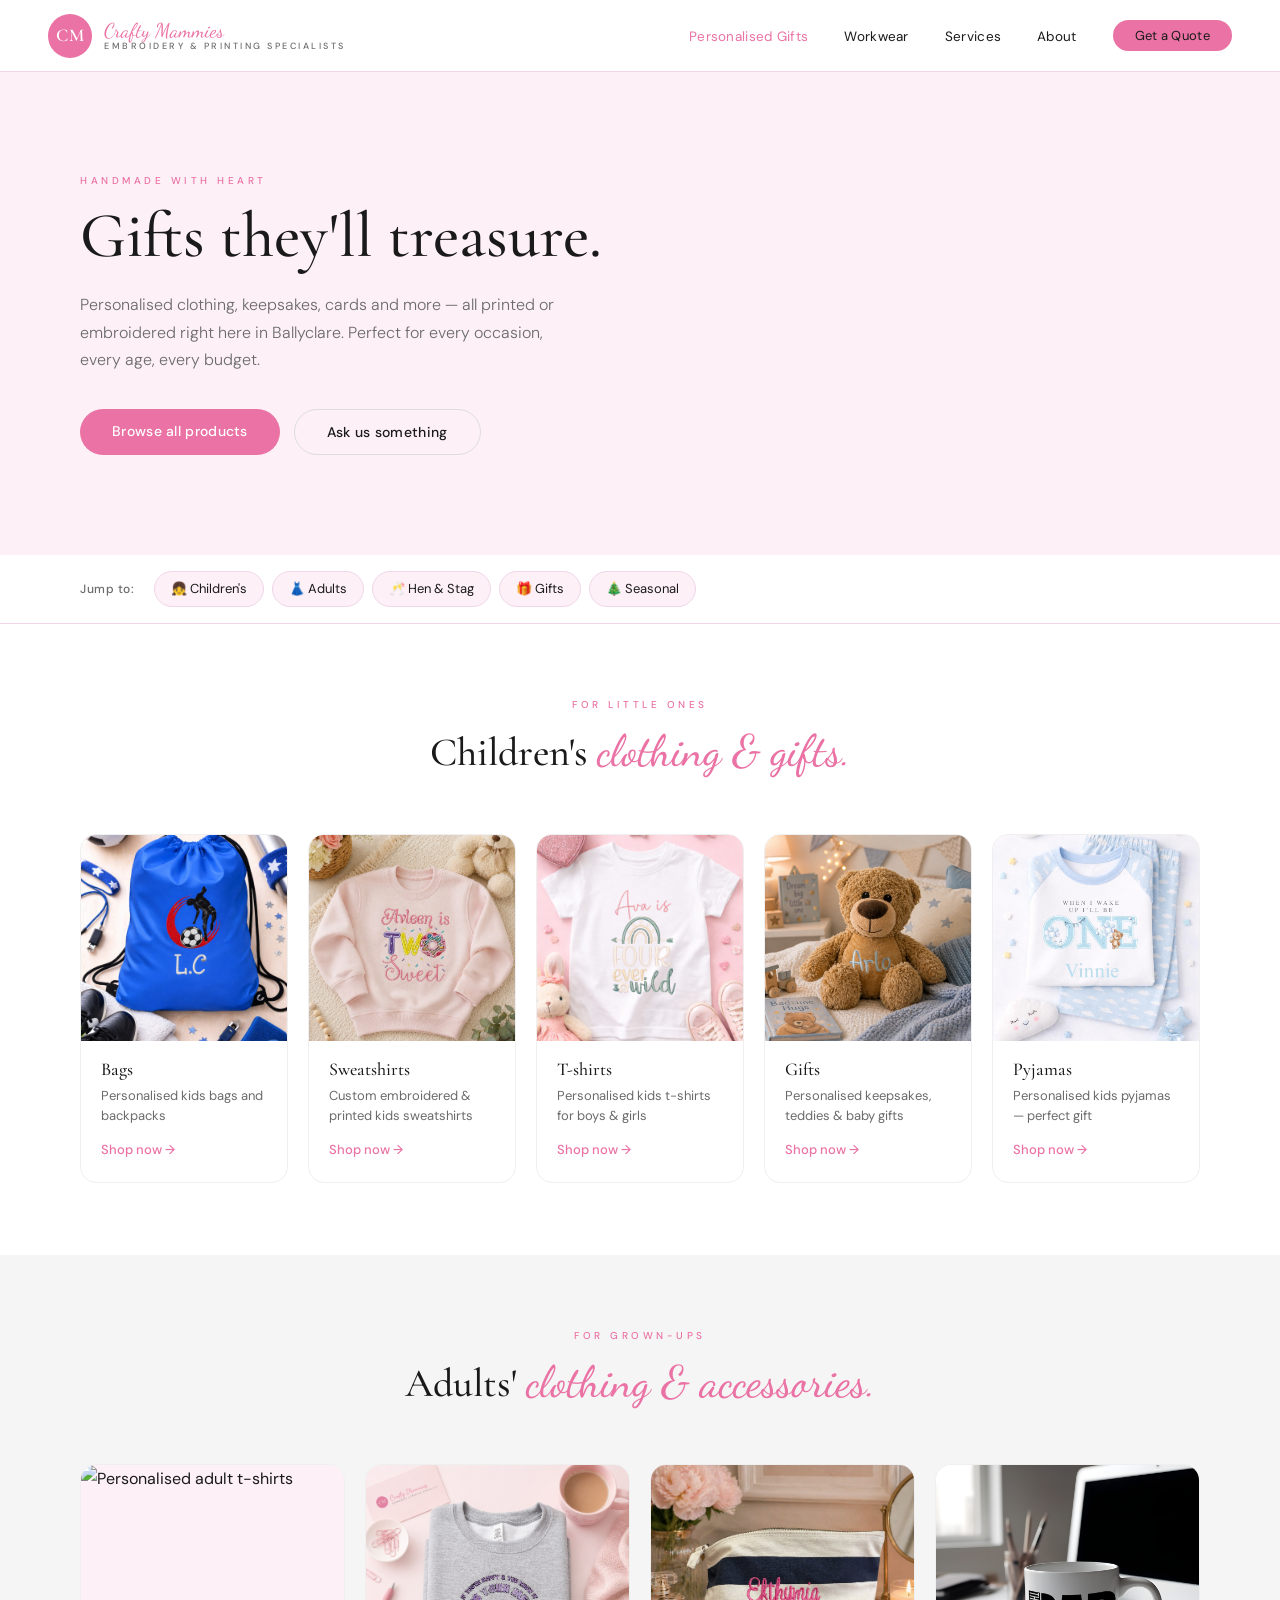
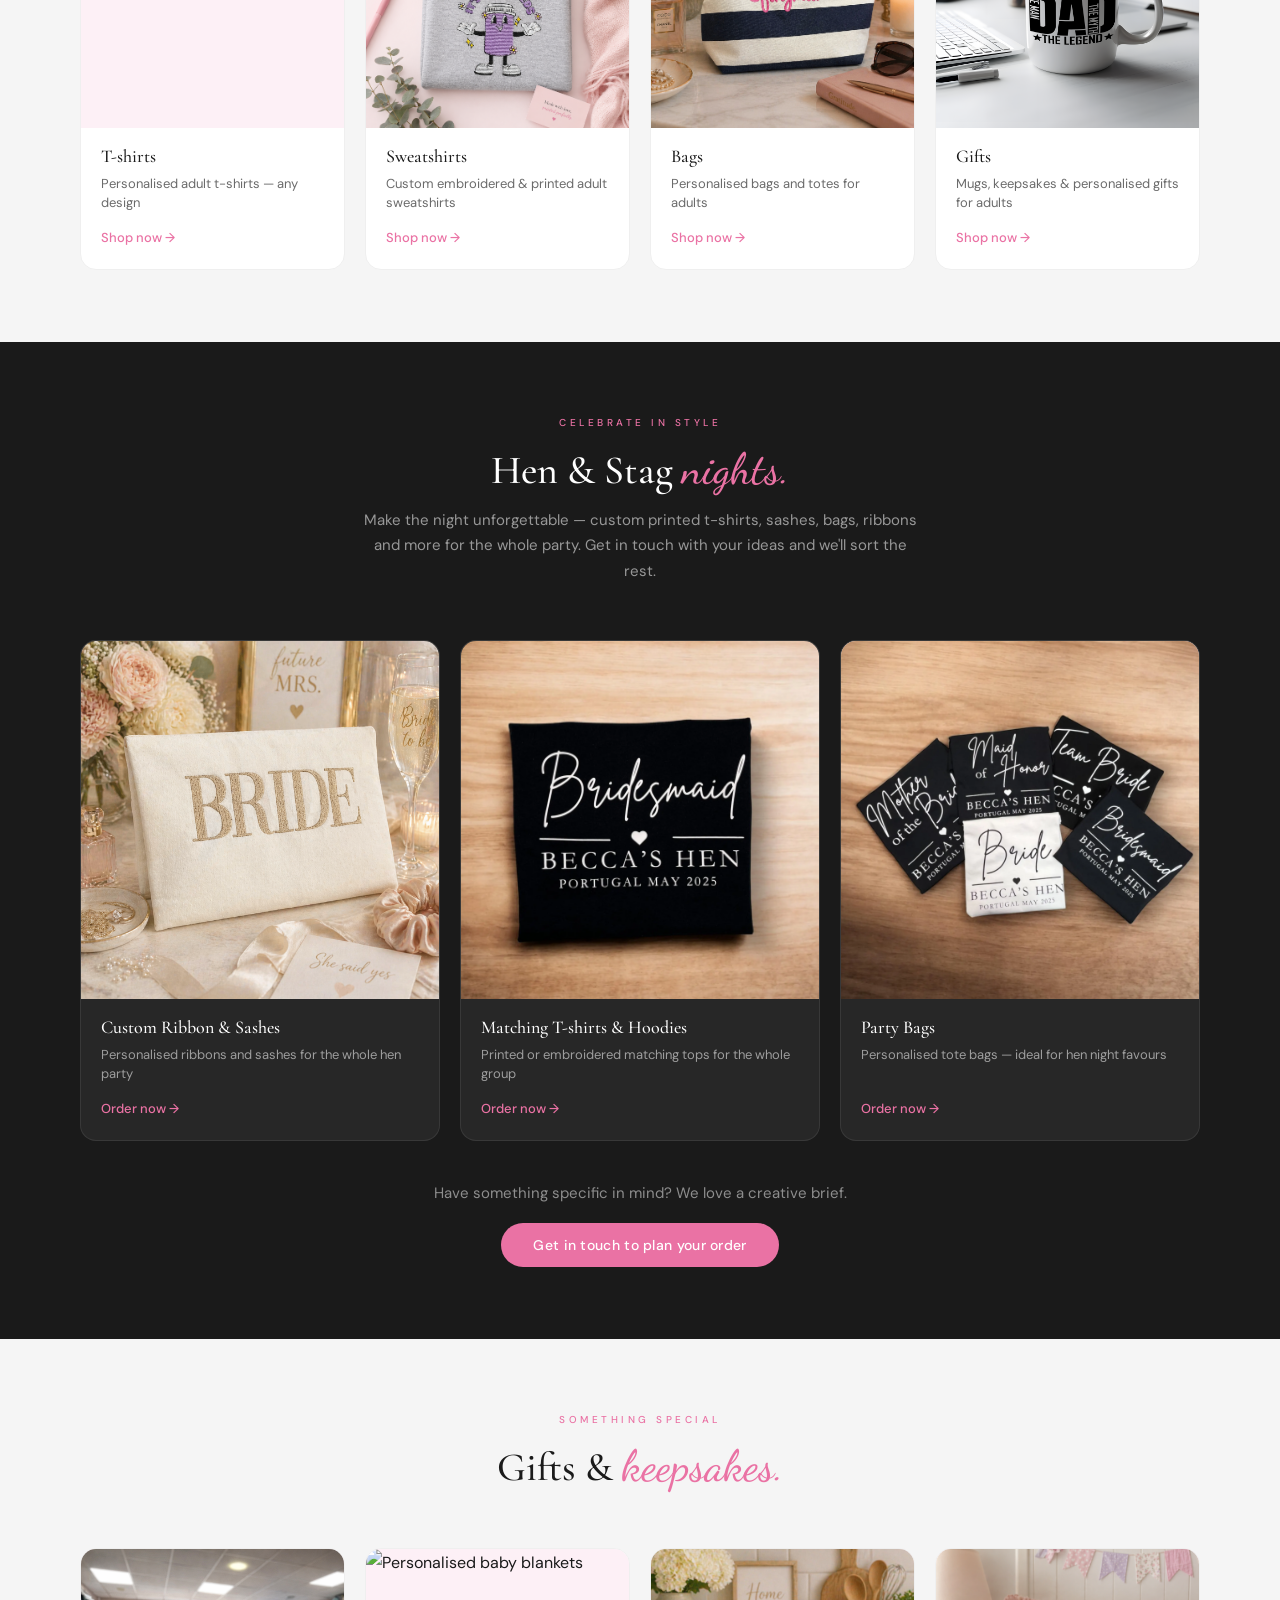
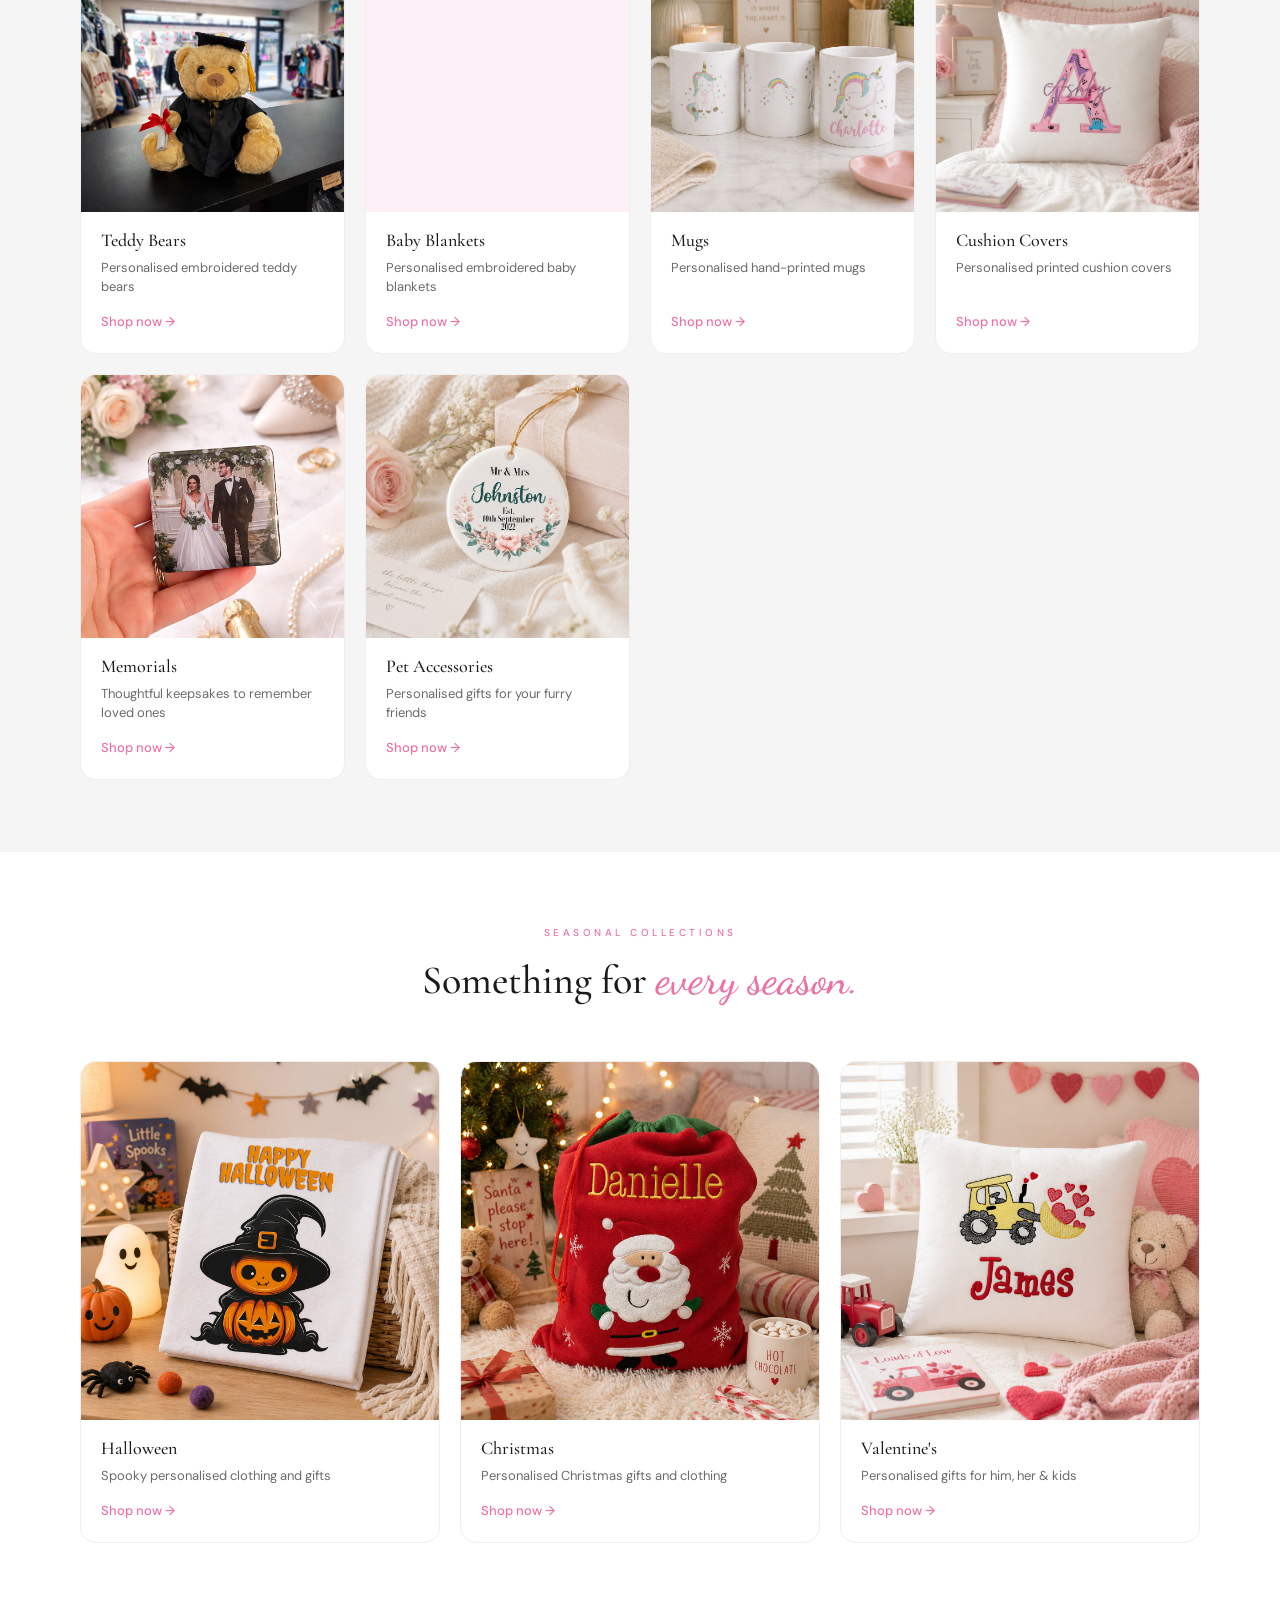
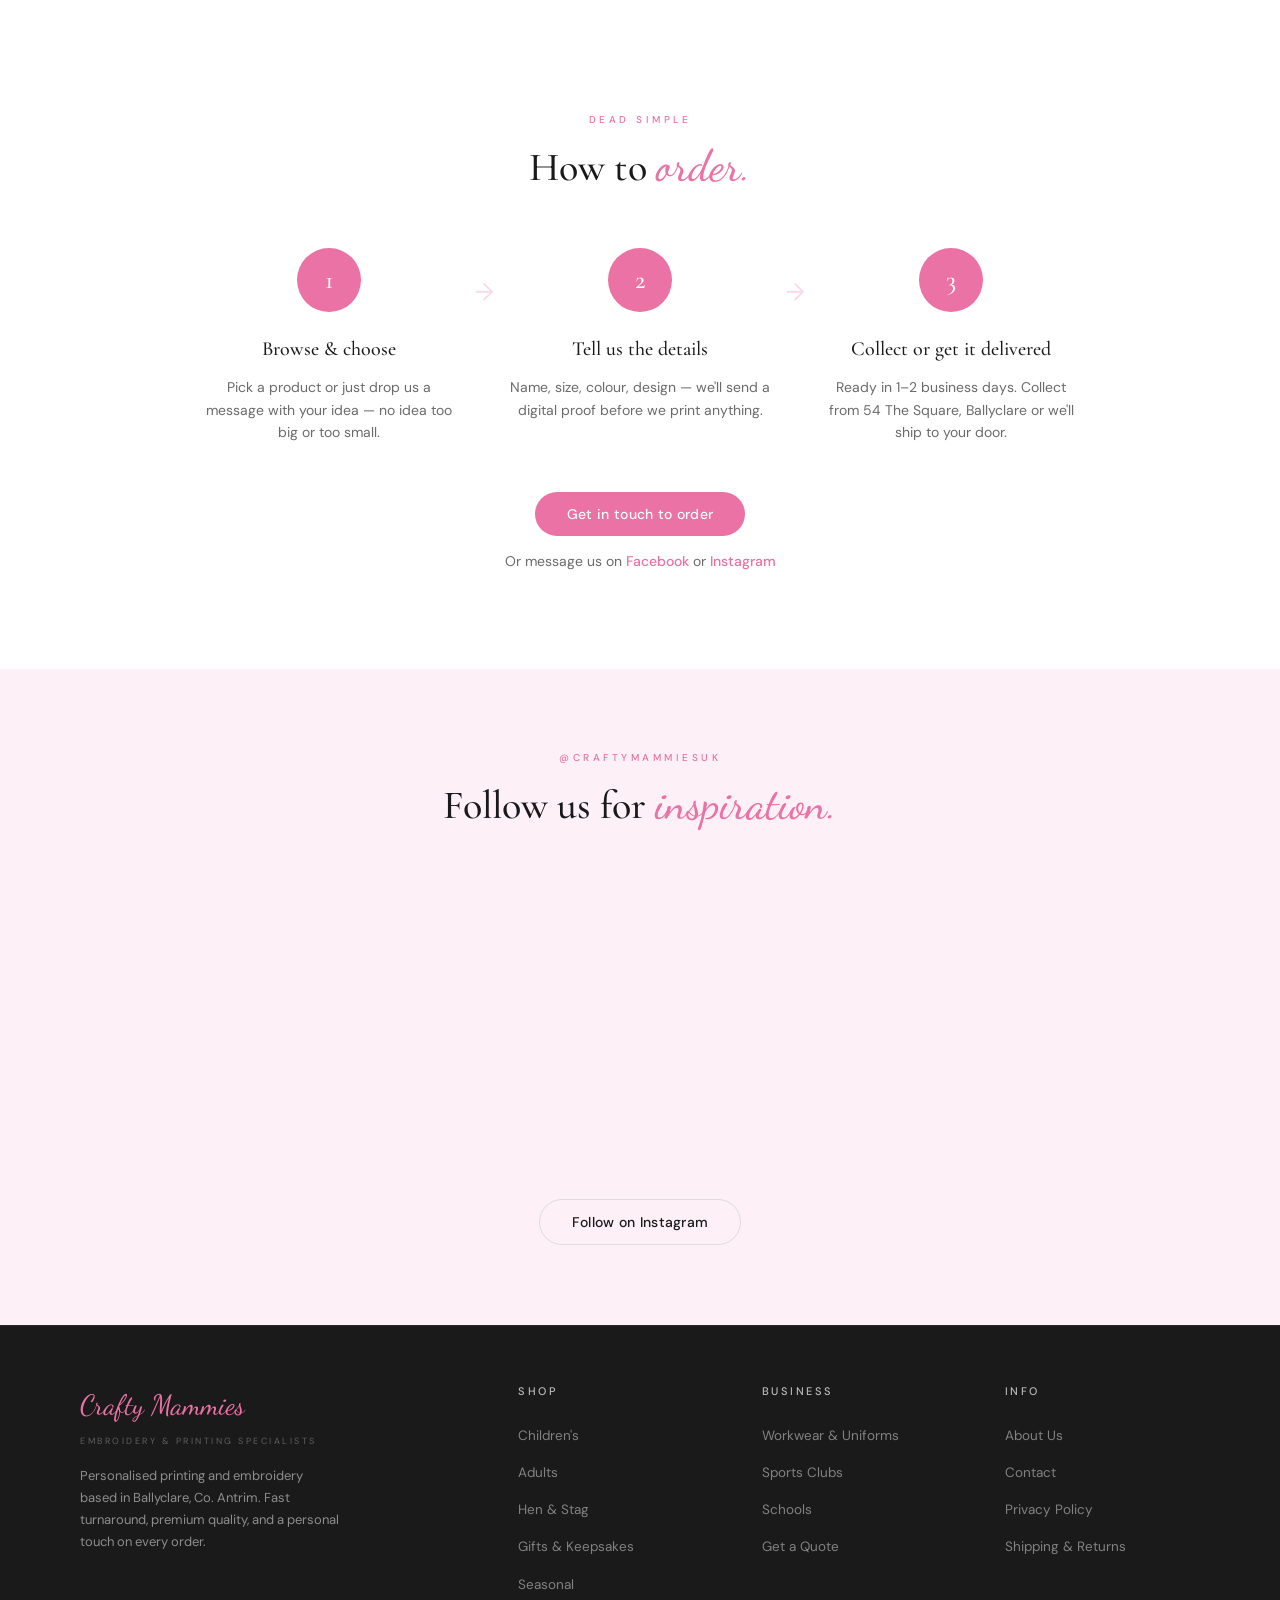
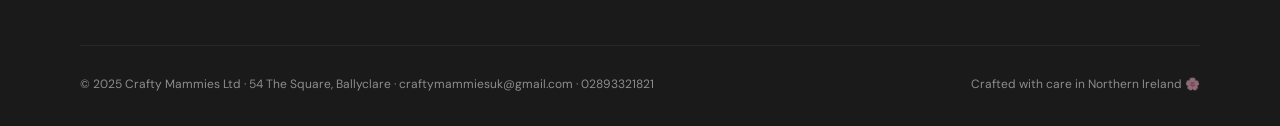
==== pages/gifts.html @ 232da22d "new file:   .vscode/settings.json new file:   README.md new file:   assets/images/Adult_bag.png new " ====
<!DOCTYPE html>
<html lang="en">
<head>
  <meta charset="UTF-8">
  <meta name="viewport" content="width=device-width, initial-scale=1.0">
  <title>Personalised Gifts &amp; Clothing | Crafty Mammies — Ballyclare, NI</title>
  <meta name="description" content="Personalised gifts, printed clothing, and embroidered keepsakes from Crafty Mammies in Ballyclare. Kids' clothing, adults, hen & stag and more. Fast 1–2 day turnaround.">
  <link rel="preconnect" href="https://fonts.googleapis.com">
  <link rel="preconnect" href="https://fonts.gstatic.com" crossorigin>
  <link href="https://fonts.googleapis.com/css2?family=Cormorant+Garamond:wght@400;500;600&family=DM+Sans:wght@300;400;500&family=Dancing+Script:wght@600&display=swap" rel="stylesheet">
  <link rel="stylesheet" href="../css/variables.css">
  <link rel="stylesheet" href="../css/base.css">
  <link rel="stylesheet" href="../css/components.css">
  <link rel="stylesheet" href="../css/layout.css">
  <link rel="stylesheet" href="../css/gifts.css">
  <link rel="stylesheet" href="../css/responsive.css">
  <link rel="icon" type="image/png" href="../assets/icons/favicon.png">
</head>
<body>

  <header>
    <nav class="nav">
      <a href="../index.html" class="nav-logo">
        <div class="nav-logo-badge"><span>CM</span></div>
        <div class="nav-logo-text">
          <span class="script">Crafty Mammies</span>
          <span class="tagline">Embroidery &amp; Printing Specialists</span>
        </div>
      </a>
      <ul class="nav-links">
        <li><a href="gifts.html" class="active">Personalised Gifts</a></li>
        <li><a href="workwear.html">Workwear</a></li>
        <li><a href="services.html">Services</a></li>
        <li><a href="about.html">About</a></li>
        <li><a href="workwear.html#quote" class="btn btn-primary" style="padding: 9px 22px; font-size: 13px;">Get a Quote</a></li>
      </ul>
      <button class="nav-hamburger" aria-label="Open menu">
        <span></span><span></span><span></span>
      </button>
    </nav>
    <nav class="nav-mobile" aria-label="Mobile navigation">
      <button class="nav-mobile-close" aria-label="Close menu">&times;</button>
      <a href="../index.html">Home</a>
      <a href="gifts.html">Personalised Gifts</a>
      <a href="workwear.html">Workwear</a>
      <a href="services.html">Services</a>
      <a href="about.html">About</a>
      <a href="workwear.html#quote">Get a Quote</a>
    </nav>
  </header>

  <main>

    <!-- ── PAGE HERO ── -->
    <section class="page-hero page-hero--pink">
      <div class="page-hero-content">
        <span class="section-eyebrow">Handmade with heart</span>
        <h1 class="page-hero-title">Gifts they'll <span class="script-inline">treasure.</span></h1>
        <p class="page-hero-sub">Personalised clothing, keepsakes, cards and more — all printed or embroidered right here in Ballyclare. Perfect for every occasion, every age, every budget.</p>
        <div class="hero-ctas">
          <a href="#children" class="btn btn-primary">Browse all products</a>
          <a href="contact.html" class="btn btn-secondary">Ask us something</a>
        </div>
      </div>
    </section>

    <!-- ── CATEGORY NAV ── -->
    <div class="occasion-bar">
      <span class="occasion-label">Jump to:</span>
      <div class="occasion-pills">
        <a href="#children" class="pill">👧 Children's</a>
        <a href="#adults" class="pill">👗 Adults</a>
        <a href="#hen-stag" class="pill">🥂 Hen &amp; Stag</a>
        <a href="#gifts" class="pill">🎁 Gifts</a>
        <a href="#seasonal" class="pill">🎄 Seasonal</a>
      </div>
    </div>

    <!-- ══════════════════════════════════════
         CHILDREN'S
    ══════════════════════════════════════ -->
    <section class="product-section" id="children">
      <div class="section-header">
        <span class="section-eyebrow">For little ones</span>
        <h2 class="section-title">Children's <span class="script-inline">clothing &amp; gifts.</span></h2>
      </div>
      <div class="product-grid product-grid--5">

        <a href="product.html?category=bags-kids" class="product-card">
          <div class="product-card-img">
            <img src="../assets/images/tote_bag.png" alt="Personalised children's bags" loading="lazy" />
          </div>
          <div class="product-card-info">
            <h3>Bags</h3>
            <p>Personalised kids bags and backpacks</p>
            <span class="product-card-cta">Shop now →</span>
          </div>
        </a>

        <a href="product.html?category=hoodies" class="product-card">
          <div class="product-card-img">
            <img src="../assets/images/Kids_Clothing.png" alt="Children's personalised sweatshirts" loading="lazy" />
          </div>
          <div class="product-card-info">
            <h3>Sweatshirts</h3>
            <p>Custom embroidered &amp; printed kids sweatshirts</p>
            <span class="product-card-cta">Shop now →</span>
          </div>
        </a>

        <a href="product.html?category=t-shirts" class="product-card">
          <div class="product-card-img">
            <img src="../assets/images/ava.png" alt="Children's personalised t-shirts" loading="lazy" />
          </div>
          <div class="product-card-info">
            <h3>T-shirts</h3>
            <p>Personalised kids t-shirts for boys &amp; girls</p>
            <span class="product-card-cta">Shop now →</span>
          </div>
        </a>

        <a href="product.html?category=occasions" class="product-card">
          <div class="product-card-img">
            <img src="../assets/images/bear.png" alt="Children's personalised gifts" loading="lazy" />
          </div>
          <div class="product-card-info">
            <h3>Gifts</h3>
            <p>Personalised keepsakes, teddies &amp; baby gifts</p>
            <span class="product-card-cta">Shop now →</span>
          </div>
        </a>

        <a href="product.html?category=pyjamas" class="product-card">
          <div class="product-card-img">
            <img src="../assets/images/gift2.jpg" alt="Personalised children's pyjamas" loading="lazy" />
          </div>
          <div class="product-card-info">
            <h3>Pyjamas</h3>
            <p>Personalised kids pyjamas — perfect gift</p>
            <span class="product-card-cta">Shop now →</span>
          </div>
        </a>

      </div>
    </section>

    <!-- ══════════════════════════════════════
         ADULTS
    ══════════════════════════════════════ -->
    <section class="product-section product-section--alt" id="adults">
      <div class="section-header">
        <span class="section-eyebrow">For grown-ups</span>
        <h2 class="section-title">Adults' <span class="script-inline">clothing &amp; accessories.</span></h2>
      </div>
      <div class="product-grid product-grid--4">

        <a href="product.html?category=t-shirts" class="product-card">
          <div class="product-card-img">
            <img src="../assets/images/Adults_Clothing.png" alt="Personalised adult t-shirts" loading="lazy" />
          </div>
          <div class="product-card-info">
            <h3>T-shirts</h3>
            <p>Personalised adult t-shirts — any design</p>
            <span class="product-card-cta">Shop now →</span>
          </div>
        </a>

        <a href="product.html?category=hoodies" class="product-card">
          <div class="product-card-img">
            <img src="../assets/images/Sweatshirt.png" alt="Personalised adult sweatshirts" loading="lazy" />
          </div>
          <div class="product-card-info">
            <h3>Sweatshirts</h3>
            <p>Custom embroidered &amp; printed adult sweatshirts</p>
            <span class="product-card-cta">Shop now →</span>
          </div>
        </a>

        <a href="product.html?category=bags" class="product-card">
          <div class="product-card-img">
            <img src="../assets/images/Adult_bag.png" alt="Personalised adults bags" loading="lazy" />
          </div>
          <div class="product-card-info">
            <h3>Bags</h3>
            <p>Personalised bags and totes for adults</p>
            <span class="product-card-cta">Shop now →</span>
          </div>
        </a>

        <a href="product.html?category=occasions" class="product-card">
          <div class="product-card-img">
            <img src="../assets/images/dad2.png" alt="Personalised adult gifts and mugs" loading="lazy" />
          </div>
          <div class="product-card-info">
            <h3>Gifts</h3>
            <p>Mugs, keepsakes &amp; personalised gifts for adults</p>
            <span class="product-card-cta">Shop now →</span>
          </div>
        </a>

      </div>
    </section>

    <!-- ══════════════════════════════════════
         HEN & STAG
    ══════════════════════════════════════ -->
    <section class="product-section hen-stag-section" id="hen-stag">
      <div class="section-header">
        <span class="section-eyebrow">Celebrate in style</span>
        <h2 class="section-title">Hen &amp; Stag <span class="script-inline">nights.</span></h2>
        <p class="section-sub">Make the night unforgettable — custom printed t-shirts, sashes, bags, ribbons and more for the whole party. Get in touch with your ideas and we'll sort the rest.</p>
      </div>
      <div class="product-grid product-grid--3">

        <a href="product.html?category=weddings" class="product-card">
          <div class="product-card-img">
            <img src="../assets/images/bride_to_be.png" alt="Custom hen night ribbon printing" loading="lazy" />
          </div>
          <div class="product-card-info">
            <h3>Custom Ribbon &amp; Sashes</h3>
            <p>Personalised ribbons and sashes for the whole hen party</p>
            <span class="product-card-cta">Order now →</span>
          </div>
        </a>

        <a href="product.html?category=weddings" class="product-card">
          <div class="product-card-img">
            <img src="../assets/images/hens2.png" alt="Personalised hen night bridesmaid board" loading="lazy" />
          </div>
          <div class="product-card-info">
            <h3>Matching T-shirts &amp; Hoodies</h3>
            <p>Printed or embroidered matching tops for the whole group</p>
            <span class="product-card-cta">Order now →</span>
          </div>
        </a>

        <a href="product.html?category=weddings" class="product-card">
          <div class="product-card-img">
            <img src="../assets/images/hens1.png" alt="Personalised hen night party cards and boards" loading="lazy" />
          </div>
          <div class="product-card-info">
            <h3>Party Bags</h3>
            <p>Personalised tote bags — ideal for hen night favours</p>
            <span class="product-card-cta">Order now →</span>
          </div>
        </a>

      </div>
      <div class="hen-stag-cta">
        <p>Have something specific in mind? We love a creative brief.</p>
        <a href="contact.html" class="btn btn-primary">Get in touch to plan your order</a>
      </div>
    </section>

    <!-- ══════════════════════════════════════
         GIFTS & KEEPSAKES
    ══════════════════════════════════════ -->
    <section class="product-section product-section--alt" id="gifts">
      <div class="section-header">
        <span class="section-eyebrow">Something special</span>
        <h2 class="section-title">Gifts &amp; <span class="script-inline">keepsakes.</span></h2>
      </div>
      <div class="product-grid">

        <a href="product.html?category=occasions" class="product-card">
          <div class="product-card-img">
            <img src="../assets/images/Teddy.png" alt="Personalised teddy bear gift" loading="lazy" />
          </div>
          <div class="product-card-info">
            <h3>Teddy Bears</h3>
            <p>Personalised embroidered teddy bears</p>
            <span class="product-card-cta">Shop now →</span>
          </div>
        </a>

        <a href="product.html?category=occasions" class="product-card">
          <div class="product-card-img">
            <img src="../assets/images/Baby_blanket.png" alt="Personalised baby blankets" loading="lazy" />
          </div>
          <div class="product-card-info">
            <h3>Baby Blankets</h3>
            <p>Personalised embroidered baby blankets</p>
            <span class="product-card-cta">Shop now →</span>
          </div>
        </a>

        <a href="product.html?category=occasions" class="product-card">
          <div class="product-card-img">
            <img src="../assets/images/Mugs.png" alt="Personalised printed mugs" loading="lazy" />
          </div>
          <div class="product-card-info">
            <h3>Mugs</h3>
            <p>Personalised hand-printed mugs</p>
            <span class="product-card-cta">Shop now →</span>
          </div>
        </a>

        <a href="product.html?category=occasions" class="product-card">
          <div class="product-card-img">
            <img src="../assets/images/cushion.png" alt="Personalised cushion covers" loading="lazy" />
          </div>
          <div class="product-card-info">
            <h3>Cushion Covers</h3>
            <p>Personalised printed cushion covers</p>
            <span class="product-card-cta">Shop now →</span>
          </div>
        </a>

        <a href="product.html?category=occasions" class="product-card">
          <div class="product-card-img">
            <img src="../assets/images/cards1.png" alt="Memorial keepsakes" loading="lazy" />
          </div>
          <div class="product-card-info">
            <h3>Memorials</h3>
            <p>Thoughtful keepsakes to remember loved ones</p>
            <span class="product-card-cta">Shop now →</span>
          </div>
        </a>

        <a href="product.html?category=occasions" class="product-card">
          <div class="product-card-img">
            <img src="../assets/images/keepsake.png" alt="Personalised pet accessories" loading="lazy" />
          </div>
          <div class="product-card-info">
            <h3>Pet Accessories</h3>
            <p>Personalised gifts for your furry friends</p>
            <span class="product-card-cta">Shop now →</span>
          </div>
        </a>

      </div>
    </section>

    <!-- ══════════════════════════════════════
         SEASONAL
    ══════════════════════════════════════ -->
    <section class="product-section" id="seasonal">
      <div class="section-header">
        <span class="section-eyebrow">Seasonal collections</span>
        <h2 class="section-title">Something for <span class="script-inline">every season.</span></h2>
      </div>
      <div class="product-grid product-grid--3">

        <a href="product.html?category=seasonal" class="product-card">
          <div class="product-card-img">
            <img src="../assets/images/halloween.png" alt="Halloween personalised gifts" loading="lazy" />
          </div>
          <div class="product-card-info">
            <h3>Halloween</h3>
            <p>Spooky personalised clothing and gifts</p>
            <span class="product-card-cta">Shop now →</span>
          </div>
        </a>

        <a href="product.html?category=seasonal" class="product-card">
          <div class="product-card-img">
            <img src="../assets/images/christmas.png" alt="Christmas personalised gifts" loading="lazy" />
          </div>
          <div class="product-card-info">
            <h3>Christmas</h3>
            <p>Personalised Christmas gifts and clothing</p>
            <span class="product-card-cta">Shop now →</span>
          </div>
        </a>

        <a href="product.html?category=seasonal" class="product-card">
          <div class="product-card-img">
            <img src="../assets/images/valentines.png" alt="Valentine's gifts" loading="lazy" />
          </div>
          <div class="product-card-info">
            <h3>Valentine's</h3>
            <p>Personalised gifts for him, her &amp; kids</p>
            <span class="product-card-cta">Shop now →</span>
          </div>
        </a>

      </div>
    </section>

    <!-- ── HOW TO ORDER ── -->
    <section class="how-to-order">
      <div class="section-header">
        <span class="section-eyebrow">Dead simple</span>
        <h2 class="section-title">How to <span class="script-inline">order.</span></h2>
      </div>
      <div class="order-steps">
        <div class="order-step">
          <div class="order-step-num">1</div>
          <div class="order-step-content">
            <h3>Browse &amp; choose</h3>
            <p>Pick a product or just drop us a message with your idea — no idea too big or too small.</p>
          </div>
        </div>
        <div class="order-step-arrow">→</div>
        <div class="order-step">
          <div class="order-step-num">2</div>
          <div class="order-step-content">
            <h3>Tell us the details</h3>
            <p>Name, size, colour, design — we'll send a digital proof before we print anything.</p>
          </div>
        </div>
        <div class="order-step-arrow">→</div>
        <div class="order-step">
          <div class="order-step-num">3</div>
          <div class="order-step-content">
            <h3>Collect or get it delivered</h3>
            <p>Ready in 1–2 business days. Collect from 54 The Square, Ballyclare or we'll ship to your door.</p>
          </div>
        </div>
      </div>
      <div class="order-cta">
        <a href="contact.html" class="btn btn-primary">Get in touch to order</a>
        <p>Or message us on <a href="https://www.facebook.com/craftymammies1/" target="_blank" rel="noopener" class="inline-link">Facebook</a> or <a href="https://www.instagram.com/craftymammiesuk/" target="_blank" rel="noopener" class="inline-link">Instagram</a></p>
      </div>
    </section>

    <!-- ── INSTAGRAM STRIP ── -->
    <section class="insta-section">
      <div class="section-header">
        <span class="section-eyebrow">@craftymammiesuk</span>
        <h2 class="section-title">Follow us for <span class="script-inline">inspiration.</span></h2>
      </div>
      <div class="insta-embed-wrap">
        <script src="https://elfsightcdn.com/platform.js" async></script>
        <div class="elfsight-app-b0261026-36b2-4808-9253-8843714d499c" data-elfsight-app-lazy></div>
      </div>
      <div style="text-align:center; margin-top: 32px;">
        <a href="https://www.instagram.com/craftymammiesuk/" target="_blank" rel="noopener" class="btn btn-secondary">Follow on Instagram</a>
      </div>
    </section>

  </main>

  <footer class="footer">
    <div class="footer-grid">
      <div class="footer-brand">
        <span class="script">Crafty Mammies</span>
        <span class="tagline">Embroidery &amp; Printing Specialists</span>
        <p>Personalised printing and embroidery based in Ballyclare, Co. Antrim. Fast turnaround, premium quality, and a personal touch on every order.</p>
      </div>
      <div class="footer-col">
        <h4>Shop</h4>
        <ul>
          <li><a href="gifts.html#children">Children's</a></li>
          <li><a href="gifts.html#adults">Adults</a></li>
          <li><a href="gifts.html#hen-stag">Hen &amp; Stag</a></li>
          <li><a href="gifts.html#gifts">Gifts &amp; Keepsakes</a></li>
          <li><a href="gifts.html#seasonal">Seasonal</a></li>
        </ul>
      </div>
      <div class="footer-col">
        <h4>Business</h4>
        <ul>
          <li><a href="workwear.html">Workwear &amp; Uniforms</a></li>
          <li><a href="workwear.html#sports">Sports Clubs</a></li>
          <li><a href="workwear.html#schools">Schools</a></li>
          <li><a href="workwear.html#quote">Get a Quote</a></li>
        </ul>
      </div>
      <div class="footer-col">
        <h4>Info</h4>
        <ul>
          <li><a href="about.html">About Us</a></li>
          <li><a href="contact.html">Contact</a></li>
          <li><a href="privacy.html">Privacy Policy</a></li>
          <li><a href="shipping.html">Shipping &amp; Returns</a></li>
        </ul>
      </div>
    </div>
    <div class="footer-bottom">
      <span>© 2025 Crafty Mammies Ltd &middot; 54 The Square, Ballyclare &middot; craftymammiesuk@gmail.com &middot; 02893321821</span>
      <span>Crafted with care in Northern Ireland 🌸</span>
    </div>
  </footer>

  <script src="../js/nav.js"></script>
</body>
</html>
---- css/variables.css ----
/* =========================================
   CRAFTY MAMMIES — Design Tokens
   ========================================= */

:root {
  /* Brand colours */
  --pink:        #EA72A4;
  --pink-dark:   #c45585;
  --pink-light:  #f9d9ea;
  --pink-pale:   #fdf0f6;

  /* Neutrals */
  --black:       #1a1a1a;
  --grey:        #6b6b6b;
  --grey-light:  #f5f5f5;
  --white:       #ffffff;

  /* Typography */
  --serif:   'Cormorant Garamond', Georgia, serif;
  --script:  'Dancing Script', cursive;
  --sans:    'DM Sans', sans-serif;

  /* Spacing scale */
  --space-xs:   8px;
  --space-sm:   16px;
  --space-md:   24px;
  --space-lg:   48px;
  --space-xl:   80px;
  --space-2xl:  96px;

  /* Border radius */
  --radius-sm:  8px;
  --radius-md:  16px;
  --radius-lg:  20px;
  --radius-pill: 100px;

  /* Shadows */
  --shadow-card: 0 12px 48px rgba(234, 114, 164, 0.18);
  --shadow-soft: 0 4px 24px rgba(0, 0, 0, 0.06);

  /* Transitions */
  --transition: 0.2s ease;
}
---- css/base.css ----
/* =========================================
   CRAFTY MAMMIES — Reset & Base
   ========================================= */

*, *::before, *::after {
  box-sizing: border-box;
  margin: 0;
  padding: 0;
}

html {
  scroll-behavior: smooth;
  -webkit-text-size-adjust: 100%;
}

body {
  font-family: var(--sans);
  font-size: 16px;
  font-weight: 400;
  line-height: 1.7;
  color: var(--black);
  background: var(--white);
  overflow-x: hidden;
  -webkit-font-smoothing: antialiased;
  -moz-osx-font-smoothing: grayscale;
}

img {
  display: block;
  max-width: 100%;
  height: auto;
}

a {
  color: inherit;
  text-decoration: none;
}

ul, ol {
  list-style: none;
}

button {
  font-family: inherit;
  cursor: pointer;
  border: none;
  background: none;
}

input, textarea, select {
  font-family: inherit;
  font-size: inherit;
}

/* Utility: visually hidden (accessibility) */
.sr-only {
  position: absolute;
  width: 1px;
  height: 1px;
  padding: 0;
  margin: -1px;
  overflow: hidden;
  clip: rect(0, 0, 0, 0);
  white-space: nowrap;
  border-width: 0;
}

/* Utility: container */
.container {
  width: 100%;
  max-width: 1280px;
  margin: 0 auto;
  padding: 0 var(--space-xl);
}
---- css/components.css ----
/* =========================================
   CRAFTY MAMMIES — Components
   ========================================= */

/* ----- BUTTONS ----- */
.btn {
  display: inline-block;
  padding: 15px 32px;
  border-radius: var(--radius-pill);
  font-family: var(--sans);
  font-size: 14px;
  font-weight: 500;
  letter-spacing: 0.3px;
  line-height: 1;
  cursor: pointer;
  border: none;
  transition: background var(--transition), color var(--transition),
              border-color var(--transition), transform var(--transition);
  text-decoration: none;
}

.btn:hover { transform: translateY(-1px); }

.btn-primary {
  background: var(--pink);
  color: var(--white);
}
.btn-primary:hover { background: var(--pink-dark); }

.btn-secondary {
  background: transparent;
  color: var(--black);
  border: 1.5px solid #ddd;
}
.btn-secondary:hover { border-color: var(--pink); color: var(--pink); }

.btn-white {
  background: var(--white);
  color: var(--black);
}
.btn-white:hover { background: #f5f5f5; }

.btn-outline-white {
  background: transparent;
  color: var(--white);
  border: 1.5px solid rgba(255, 255, 255, 0.3);
}
.btn-outline-white:hover { border-color: var(--white); }

/* ----- SECTION HEADER ----- */
.section-header {
  text-align: center;
  margin-bottom: 56px;
}

.section-eyebrow {
  display: block;
  font-size: 10px;
  font-weight: 500;
  letter-spacing: 3.5px;
  text-transform: uppercase;
  color: var(--pink);
  margin-bottom: 12px;
}

.section-title {
  font-family: var(--serif);
  font-size: clamp(32px, 3.5vw, 40px);
  font-weight: 500;
  color: var(--black);
  line-height: 1.2;
}

.section-title .script-inline {
  font-family: var(--script);
  color: var(--pink);
  font-size: 1.1em;
}

/* ----- REVIEW CARD ----- */
.review-card {
  background: var(--white);
  border-radius: var(--radius-md);
  padding: 32px;
  border: 1px solid #f0d6e8;
}

.review-stars {
  display: flex;
  gap: 3px;
  margin-bottom: 16px;
}

.star {
  width: 14px;
  height: 14px;
  background: var(--pink);
  clip-path: polygon(50% 0%, 61% 35%, 98% 35%, 68% 57%,
                     79% 91%, 50% 70%, 21% 91%, 32% 57%,
                     2% 35%, 39% 35%);
}

.review-text {
  font-size: 14.5px;
  color: var(--black);
  line-height: 1.7;
  margin-bottom: 20px;
  font-style: italic;
}

.review-author {
  font-size: 13px;
  font-weight: 500;
  color: var(--pink-dark);
}

/* ----- SERVICE CARD ----- */
.service-card {
  background: var(--white);
  border-radius: var(--radius-md);
  padding: 32px 24px;
  text-align: center;
  border: 1px solid transparent;
  transition: border-color var(--transition), transform var(--transition),
              box-shadow var(--transition);
}

.service-card:hover {
  border-color: var(--pink-light);
  transform: translateY(-4px);
  box-shadow: 0 16px 40px rgba(234, 114, 164, 0.1);
}

.service-icon {
  width: 56px;
  height: 56px;
  background: var(--pink-pale);
  border-radius: 50%;
  display: flex;
  align-items: center;
  justify-content: center;
  margin: 0 auto 16px;
}

.service-name {
  font-family: var(--serif);
  font-size: 17px;
  font-weight: 500;
  margin-bottom: 8px;
  color: var(--black);
}

.service-desc {
  font-size: 12.5px;
  color: var(--grey);
  line-height: 1.5;
}

/* ----- TRUST BAR ----- */
.trust-bar {
  background: var(--pink);
  padding: 14px 48px;
  display: flex;
  align-items: center;
  justify-content: center;
  gap: 48px;
  overflow: hidden;
  flex-wrap: wrap;
}

.trust-bar-item {
  display: flex;
  align-items: center;
  gap: 10px;
  color: var(--white);
  font-size: 13px;
  font-weight: 400;
  white-space: nowrap;
}

.trust-bar-item svg { opacity: 0.9; flex-shrink: 0; }

.trust-bar-divider {
  width: 1px;
  height: 18px;
  background: rgba(255, 255, 255, 0.3);
}
---- css/layout.css ----
/* =========================================
   CRAFTY MAMMIES — Navigation
   ========================================= */

.nav {
  position: sticky;
  top: 0;
  z-index: 100;
  background: var(--white);
  border-bottom: 1px solid #f0d6e8;
  display: flex;
  align-items: center;
  justify-content: space-between;
  padding: 0 48px;
  height: 72px;
}

/* Logo */
.nav-logo {
  display: flex;
  align-items: center;
  gap: 12px;
  text-decoration: none;
}

.nav-logo-badge {
  width: 44px;
  height: 44px;
  background: var(--pink);
  border-radius: 50%;
  display: flex;
  align-items: center;
  justify-content: center;
  flex-shrink: 0;
}

.nav-logo-badge span {
  font-family: var(--serif);
  font-size: 18px;
  font-weight: 600;
  color: var(--white);
  letter-spacing: 1px;
}

.nav-logo-text {
  display: flex;
  flex-direction: column;
  line-height: 1.1;
}

.nav-logo-text .script {
  font-family: var(--script);
  font-size: 20px;
  color: var(--pink);
}

.nav-logo-text .tagline {
  font-size: 9px;
  letter-spacing: 2.5px;
  text-transform: uppercase;
  color: var(--grey);
  font-weight: 500;
}

/* Links */
.nav-links {
  display: flex;
  align-items: center;
  gap: 36px;
}

.nav-links a {
  font-size: 13.5px;
  font-weight: 400;
  color: var(--black);
  letter-spacing: 0.3px;
  transition: color var(--transition);
}

.nav-links a:hover,
.nav-links a.active {
  color: var(--pink);
}

/* Mobile hamburger (hidden on desktop) */
.nav-hamburger {
  display: none;
  flex-direction: column;
  gap: 5px;
  padding: 4px;
  cursor: pointer;
}

.nav-hamburger span {
  display: block;
  width: 24px;
  height: 2px;
  background: var(--black);
  border-radius: 2px;
  transition: transform var(--transition), opacity var(--transition);
}

/* Mobile nav drawer */
.nav-mobile {
  display: none;
  position: fixed;
  inset: 0;
  z-index: 200;
  background: var(--white);
  flex-direction: column;
  padding: 48px 32px;
  gap: 28px;
}

.nav-mobile.open { display: flex; }

.nav-mobile a {
  font-family: var(--serif);
  font-size: 28px;
  font-weight: 500;
  color: var(--black);
  transition: color var(--transition);
}

.nav-mobile a:hover { color: var(--pink); }

.nav-mobile-close {
  position: absolute;
  top: 24px;
  right: 24px;
  font-size: 28px;
  color: var(--grey);
  background: none;
  border: none;
  cursor: pointer;
  line-height: 1;
}


/* =========================================
   CRAFTY MAMMIES — Footer
   ========================================= */

.footer {
  background: var(--black);
  border-top: 1px solid rgba(255, 255, 255, 0.06);
  padding: 56px 80px 32px;
  color: rgba(255, 255, 255, 0.5);
}

.footer-grid {
  display: grid;
  grid-template-columns: 2fr 1fr 1fr 1fr;
  gap: 48px;
  margin-bottom: 48px;
}

.footer-brand .script {
  font-family: var(--script);
  font-size: 28px;
  color: var(--pink);
  display: block;
  margin-bottom: 4px;
}

.footer-brand .tagline {
  font-size: 9px;
  letter-spacing: 2.5px;
  text-transform: uppercase;
  color: rgba(255, 255, 255, 0.3);
  margin-bottom: 16px;
  display: block;
}

.footer-brand p {
  font-size: 13px;
  line-height: 1.7;
  max-width: 260px;
}

.footer-col h4 {
  font-size: 11px;
  letter-spacing: 2.5px;
  text-transform: uppercase;
  color: rgba(255, 255, 255, 0.7);
  font-weight: 500;
  margin-bottom: 20px;
}

.footer-col ul {
  display: flex;
  flex-direction: column;
  gap: 10px;
}

.footer-col ul li a {
  color: rgba(255, 255, 255, 0.45);
  font-size: 13.5px;
  transition: color var(--transition);
}

.footer-col ul li a:hover { color: var(--pink); }

.footer-bottom {
  display: flex;
  align-items: center;
  justify-content: space-between;
  padding-top: 28px;
  border-top: 1px solid rgba(255, 255, 255, 0.06);
  font-size: 12px;
}
---- css/gifts.css ----
/* =========================================
   CRAFTY MAMMIES — Gifts Page
   ========================================= */

/* Page hero pink variant (reuses layout.css .page-hero) */
.page-hero--pink {
  background: var(--pink-pale);
  padding: 100px 80px;
  min-height: 420px;
  display: flex;
  align-items: center;
}

.page-hero--pink .page-hero-title {
  font-family: var(--serif);
  font-size: clamp(40px, 5vw, 64px);
  font-weight: 500;
  line-height: 1.1;
  color: var(--black);
  margin-bottom: 20px;
}

.page-hero--pink .page-hero-sub {
  font-size: 16px;
  color: var(--grey);
  line-height: 1.7;
  max-width: 500px;
  margin-bottom: 36px;
  font-weight: 300;
}

.page-hero--pink .hero-ctas {
  display: flex;
  gap: 14px;
  flex-wrap: wrap;
}

/* ── OCCASION BAR ── */
.occasion-bar {
  background: var(--white);
  border-bottom: 1px solid #f0d6e8;
  padding: 16px 80px;
  display: flex;
  align-items: center;
  gap: 20px;
  overflow-x: auto;
  -webkit-overflow-scrolling: touch;
  white-space: nowrap;
}

.occasion-label {
  font-size: 12px;
  font-weight: 500;
  color: var(--grey);
  letter-spacing: 0.5px;
  flex-shrink: 0;
}

.occasion-pills {
  display: flex;
  gap: 8px;
}

.pill {
  display: inline-block;
  padding: 6px 16px;
  border-radius: var(--radius-pill);
  background: var(--pink-pale);
  border: 1px solid #f0d6e8;
  font-size: 13px;
  color: var(--black);
  text-decoration: none;
  transition: background var(--transition), border-color var(--transition);
  white-space: nowrap;
}

.pill:hover {
  background: var(--pink-light);
  border-color: var(--pink);
}

/* ── CATEGORIES ── */
.categories-section {
  padding: var(--space-2xl) 80px;
  background: var(--grey-light);
}

.categories-grid {
  display: grid;
  grid-template-columns: repeat(3, 1fr);
  grid-template-rows: auto auto;
  gap: 20px;
}

.category-card {
  background: var(--white);
  border-radius: var(--radius-lg);
  overflow: hidden;
  border: 1px solid transparent;
  transition: border-color var(--transition), transform var(--transition), box-shadow var(--transition);
  display: flex;
  flex-direction: column;
}

.category-card:hover {
  border-color: var(--pink-light);
  transform: translateY(-4px);
  box-shadow: var(--shadow-soft);
}

/* Large cards span 2 cols */
.category-card--large {
  grid-column: span 2;
  flex-direction: row;
}

.category-card--large .category-img {
  width: 50%;
  flex-shrink: 0;
}

.category-card--large .category-info {
  display: flex;
  flex-direction: column;
  justify-content: center;
  padding: 48px 40px;
}

.category-img {
  aspect-ratio: 4/3;
  overflow: hidden;
  background: var(--pink-pale);
}

.category-img img {
  width: 100%;
  height: 100%;
  object-fit: cover;
  transition: transform 0.4s ease;
}

.category-card:hover .category-img img {
  transform: scale(1.04);
}

.category-img.category-img--placeholder {
  display: flex;
  align-items: center;
  justify-content: center;
}

.category-info {
  padding: 24px 28px 28px;
}

.category-info h3 {
  font-family: var(--serif);
  font-size: 22px;
  font-weight: 500;
  color: var(--black);
  margin-bottom: 8px;
}

.category-info p {
  font-size: 14px;
  color: var(--grey);
  line-height: 1.6;
  margin-bottom: 20px;
}

/* ── HOW TO ORDER ── */
.how-to-order {
  padding: var(--space-2xl) 80px;
  background: var(--white);
}

.order-steps {
  display: flex;
  align-items: flex-start;
  gap: 0;
  margin-top: 56px;
  justify-content: center;
}

.order-step {
  display: flex;
  flex-direction: column;
  align-items: center;
  text-align: center;
  max-width: 260px;
  flex: 1;
}

.order-step-num {
  width: 64px;
  height: 64px;
  background: var(--pink);
  color: var(--white);
  border-radius: 50%;
  display: flex;
  align-items: center;
  justify-content: center;
  font-family: var(--serif);
  font-size: 26px;
  font-weight: 500;
  margin-bottom: 20px;
  flex-shrink: 0;
}

.order-step-content h3 {
  font-family: var(--serif);
  font-size: 20px;
  font-weight: 500;
  margin-bottom: 10px;
  color: var(--black);
}

.order-step-content p {
  font-size: 14px;
  color: var(--grey);
  line-height: 1.6;
}

.order-step-arrow {
  font-size: 24px;
  color: var(--pink-light);
  margin-top: 20px;
  padding: 0 16px;
  align-self: flex-start;
  margin-top: 24px;
}

.order-cta {
  text-align: center;
  margin-top: 48px;
  display: flex;
  flex-direction: column;
  align-items: center;
  gap: 14px;
}

.order-cta p {
  font-size: 14px;
  color: var(--grey);
}

.inline-link {
  color: var(--pink);
  font-weight: 500;
  text-decoration: none;
  transition: color var(--transition);
}

.inline-link:hover {
  color: var(--pink-dark);
  text-decoration: underline;
}

/* ── INSTAGRAM STRIP ── */
.insta-section {
  background: var(--pink-pale);
  padding: var(--space-xl) 80px;
}

.insta-embed-wrap {
  margin-top: 40px;
  min-height: 280px;
}

/* Shown until Elfsight embed is added */
.insta-fallback {
  display: flex;
  flex-direction: column;
  align-items: center;
  justify-content: center;
  gap: 16px;
  min-height: 280px;
  background: var(--pink-light);
  border-radius: var(--radius-lg);
  border: 2px dashed #e0a8c8;
}

.insta-fallback p {
  font-size: 14px;
  color: var(--grey);
}

.insta-fallback a {
  color: var(--pink);
  font-weight: 500;
  text-decoration: none;
}

.insta-fallback a:hover {
  text-decoration: underline;
}

/* ── RESPONSIVE ── */
@media (max-width: 1024px) {
  .page-hero--pink { padding: 64px 48px; }
  .occasion-bar { padding: 16px 48px; }
  .categories-section,
  .how-to-order,
  .insta-section { padding: var(--space-xl) 48px; }

  .categories-grid { grid-template-columns: repeat(2, 1fr); }
  .category-card--large { grid-column: span 2; }
  .insta-grid { grid-template-columns: repeat(4, 1fr); }
  .insta-grid .insta-tile:nth-child(n+5) { display: none; }
}

@media (max-width: 768px) {
  .page-hero--pink { padding: 48px 24px; min-height: auto; }
  .occasion-bar { padding: 12px 20px; }
  .categories-section,
  .how-to-order,
  .insta-section { padding: 56px 20px; }

  .categories-grid { grid-template-columns: 1fr; }
  .category-card--large { grid-column: span 1; flex-direction: column; }
  .category-card--large .category-img { width: 100%; }
  .category-card--large .category-info { padding: 24px 28px 28px; }

  .order-steps { flex-direction: column; align-items: center; gap: 32px; }
  .order-step-arrow { display: none; }
  .order-step { max-width: 100%; }

  .insta-grid { grid-template-columns: repeat(3, 1fr); }
  .insta-grid .insta-tile:nth-child(n+4) { display: none; }
}

/* ── BESTSELLERS BANNER ── */
.bestsellers-banner {
  background: var(--black);
  padding: 64px 80px;
  position: relative;
  overflow: hidden;
}

.bestsellers-inner {
  display: grid;
  grid-template-columns: 1fr 1fr;
  gap: 64px;
  align-items: center;
  max-width: 1200px;
  margin: 0 auto;
}

.bestsellers-text .section-eyebrow { display: block; margin-bottom: 12px; }

.bestsellers-text h2 {
  font-family: var(--serif);
  font-size: clamp(28px, 3vw, 40px);
  font-weight: 500;
  color: var(--white);
  line-height: 1.2;
  margin-bottom: 16px;
}

.bestsellers-text p {
  font-size: 15px;
  color: rgba(255,255,255,0.55);
  line-height: 1.7;
  margin-bottom: 28px;
}

.bestsellers-img img {
  width: 100%;
  height: 320px;
  object-fit: cover;
  border-radius: var(--radius-lg);
  border: 3px solid var(--pink);
}

/* ── PRODUCT SECTIONS ── */
.product-section {
  padding: 72px 80px;
  background: var(--white);
}

.product-section--alt {
  background: var(--grey-light);
}

/* ── PRODUCT GRID ── */
.product-grid {
  display: grid;
  grid-template-columns: repeat(4, 1fr);
  gap: 20px;
}

.product-grid--4 {
  grid-template-columns: repeat(4, 1fr);
}

.product-grid--3 {
  grid-template-columns: repeat(3, 1fr);
}

/* ── PRODUCT CARD ── */
.product-card {
  background: var(--white);
  border-radius: var(--radius-md);
  overflow: hidden;
  border: 1px solid #efefef;
  text-decoration: none;
  color: inherit;
  display: flex;
  flex-direction: column;
  transition: transform var(--transition), box-shadow var(--transition), border-color var(--transition);
}

.product-card:hover {
  transform: translateY(-5px);
  box-shadow: 0 16px 40px rgba(234, 114, 164, 0.12);
  border-color: var(--pink-light);
}

.product-card-img {
  aspect-ratio: 1;
  overflow: hidden;
  background: var(--pink-pale);
}

.product-card-img img {
  width: 100%;
  height: 100%;
  object-fit: cover;
  transition: transform 0.4s ease;
}

.product-card:hover .product-card-img img {
  transform: scale(1.05);
}

.product-card-info {
  padding: 18px 20px 20px;
  display: flex;
  flex-direction: column;
  flex: 1;
}

.product-card-info h3 {
  font-family: var(--serif);
  font-size: 18px;
  font-weight: 500;
  color: var(--black);
  margin-bottom: 6px;
  line-height: 1.2;
}

.product-card-info p {
  font-size: 13px;
  color: var(--grey);
  line-height: 1.5;
  flex: 1;
  margin-bottom: 14px;
}

.product-card-cta {
  font-size: 13px;
  font-weight: 500;
  color: var(--pink);
  transition: color var(--transition);
}

.product-card:hover .product-card-cta {
  color: var(--pink-dark);
}

/* ── RESPONSIVE ── */
@media (max-width: 1024px) {
  .bestsellers-banner { padding: 56px 48px; }
  .bestsellers-inner { gap: 40px; }
  .product-section { padding: 56px 48px; }
  .product-grid { grid-template-columns: repeat(3, 1fr); }
  .product-grid--3 { grid-template-columns: repeat(3, 1fr); }
}

@media (max-width: 768px) {
  .bestsellers-banner { padding: 48px 20px; }
  .bestsellers-inner { grid-template-columns: 1fr; gap: 32px; }
  .bestsellers-img { display: none; }
  .product-section { padding: 48px 20px; }
  .product-grid,
  .product-grid--4,
  .product-grid--3 { grid-template-columns: repeat(2, 1fr); gap: 12px; }
}

/* 5-column grid for children's section */
.product-grid--5 {
  grid-template-columns: repeat(5, 1fr);
}

/* Section sub-heading */
.section-sub {
  font-size: 15px;
  color: var(--grey);
  max-width: 560px;
  margin: 12px auto 0;
  line-height: 1.7;
}

/* Hen & Stag section */
.hen-stag-section {
  background: var(--black);
}

.hen-stag-section .section-eyebrow { color: var(--pink); }

.hen-stag-section .section-title {
  color: var(--white);
}

.hen-stag-section .section-sub {
  color: rgba(255,255,255,0.55);
}

.hen-stag-section .product-card {
  background: rgba(255,255,255,0.06);
  border-color: rgba(255,255,255,0.08);
}

.hen-stag-section .product-card:hover {
  border-color: var(--pink);
  box-shadow: 0 16px 40px rgba(234,114,164,0.2);
}

.hen-stag-section .product-card-info h3 { color: var(--white); }
.hen-stag-section .product-card-info p  { color: rgba(255,255,255,0.55); }

.hen-stag-cta {
  text-align: center;
  margin-top: 40px;
  display: flex;
  flex-direction: column;
  align-items: center;
  gap: 16px;
}

.hen-stag-cta p {
  font-size: 15px;
  color: rgba(255,255,255,0.5);
}

@media (max-width: 1024px) {
  .product-grid--5 { grid-template-columns: repeat(3, 1fr); }
}

@media (max-width: 768px) {
  .product-grid--5 { grid-template-columns: repeat(2, 1fr); }
}
---- css/responsive.css ----
/* =========================================
   CRAFTY MAMMIES — Responsive
   Breakpoints: tablet 1024px, mobile 768px
   ========================================= */

/* ---- TABLET ---- */
@media (max-width: 1024px) {

  .container { padding: 0 var(--space-lg); }

  .nav { padding: 0 32px; }
  .nav-links { gap: 24px; }

  .hero {
    min-height: auto;
    grid-template-columns: 1fr;
  }

  .hero-left { padding: 64px 48px; }

  .hero-right { min-height: 380px; }

  .split-section { padding: var(--space-xl) 48px; }

  .services-grid { grid-template-columns: repeat(3, 1fr); }

  .footer { padding: 48px 48px 28px; }

  .footer-grid {
    grid-template-columns: 1fr 1fr;
    gap: 36px;
  }

  .footer-brand { grid-column: 1 / -1; }
}

/* ---- MOBILE ---- */
@media (max-width: 768px) {

  .container { padding: 0 var(--space-sm); }

  /* Nav */
  .nav { padding: 0 20px; height: 64px; }
  .nav-links { display: none; }
  .nav-hamburger { display: flex; }

  /* Hero layout */
  .hero { grid-template-columns: 1fr; }

  .hero-left { padding: 48px 24px 40px; }

  .hero-right { min-height: 380px; }

  .hero-ctas { flex-direction: column; }
  .hero-ctas .btn { text-align: center; width: 100%; }

  /* Trust stats — 2×2 grid on mobile */
  .hero-trust {
    display: grid;
    grid-template-columns: 1fr 1fr;
    gap: 20px 16px;
    margin-top: 36px;
    padding-top: 28px;
  }

  .trust-num { font-size: 22px; }
  .trust-label { font-size: 11px; }

  /* Hero image cards — scale down for mobile */
  .hero-img-card { padding: 8px; }

  .hero-img-card.main {
    width: 190px;
    height: 240px;
    transform: translate(-62%, -52%) rotate(-2deg);
  }

  .hero-img-card.secondary {
    width: 135px;
    height: 162px;
    transform: translate(0%, -65%) rotate(4deg);
  }

  .hero-img-card.tertiary {
    width: 112px;
    height: 126px;
    transform: translate(-5%, 8%) rotate(-1deg);
  }

  /* Trust bar */
  .trust-bar {
    padding: 14px 24px;
    gap: 24px;
    justify-content: flex-start;
    overflow-x: auto;
    -webkit-overflow-scrolling: touch;
  }

  .trust-bar-divider { display: none; }

  /* Split section */
  .split-section {
    padding: 48px 20px;
    grid-template-columns: 1fr;
  }

  .split-card {
    min-height: auto;
    padding: 40px 28px;
  }

  /* Services */
  .services-section { padding: 56px 20px; }

  .services-grid {
    grid-template-columns: repeat(2, 1fr);
    gap: 12px;
  }

  .services-grid .service-card:last-child { grid-column: 1 / -1; }

  /* How it works */
  .hiw-section { padding: 56px 20px; }

  .hiw-steps {
    grid-template-columns: 1fr;
    gap: 40px;
  }

  .hiw-steps::before { display: none; }

  /* Reviews */
  .reviews-section { padding: 56px 20px; }

  .reviews-grid {
    grid-template-columns: 1fr;
    gap: 16px;
  }

  /* Featured grid */
  .featured-section { padding: 48px 20px; }

  .featured-grid {
    grid-template-columns: 1fr;
    grid-auto-rows: 200px;
    gap: 12px;
  }

  .featured-card--large { grid-column: span 1; }

  /* CTA banner */
  .cta-banner { padding: 56px 24px; }

  .cta-banner-title { font-size: 36px; }

  .cta-banner-btns {
    flex-direction: column;
    align-items: center;
  }

  .cta-banner-btns .btn {
    width: 100%;
    max-width: 320px;
    text-align: center;
  }

  /* Section headers */
  .section-title { font-size: 28px; }

  /* Footer */
  .footer { padding: 48px 20px 24px; }

  .footer-grid {
    grid-template-columns: 1fr;
    gap: 32px;
  }

  .footer-bottom {
    flex-direction: column;
    gap: 8px;
    text-align: center;
  }
}
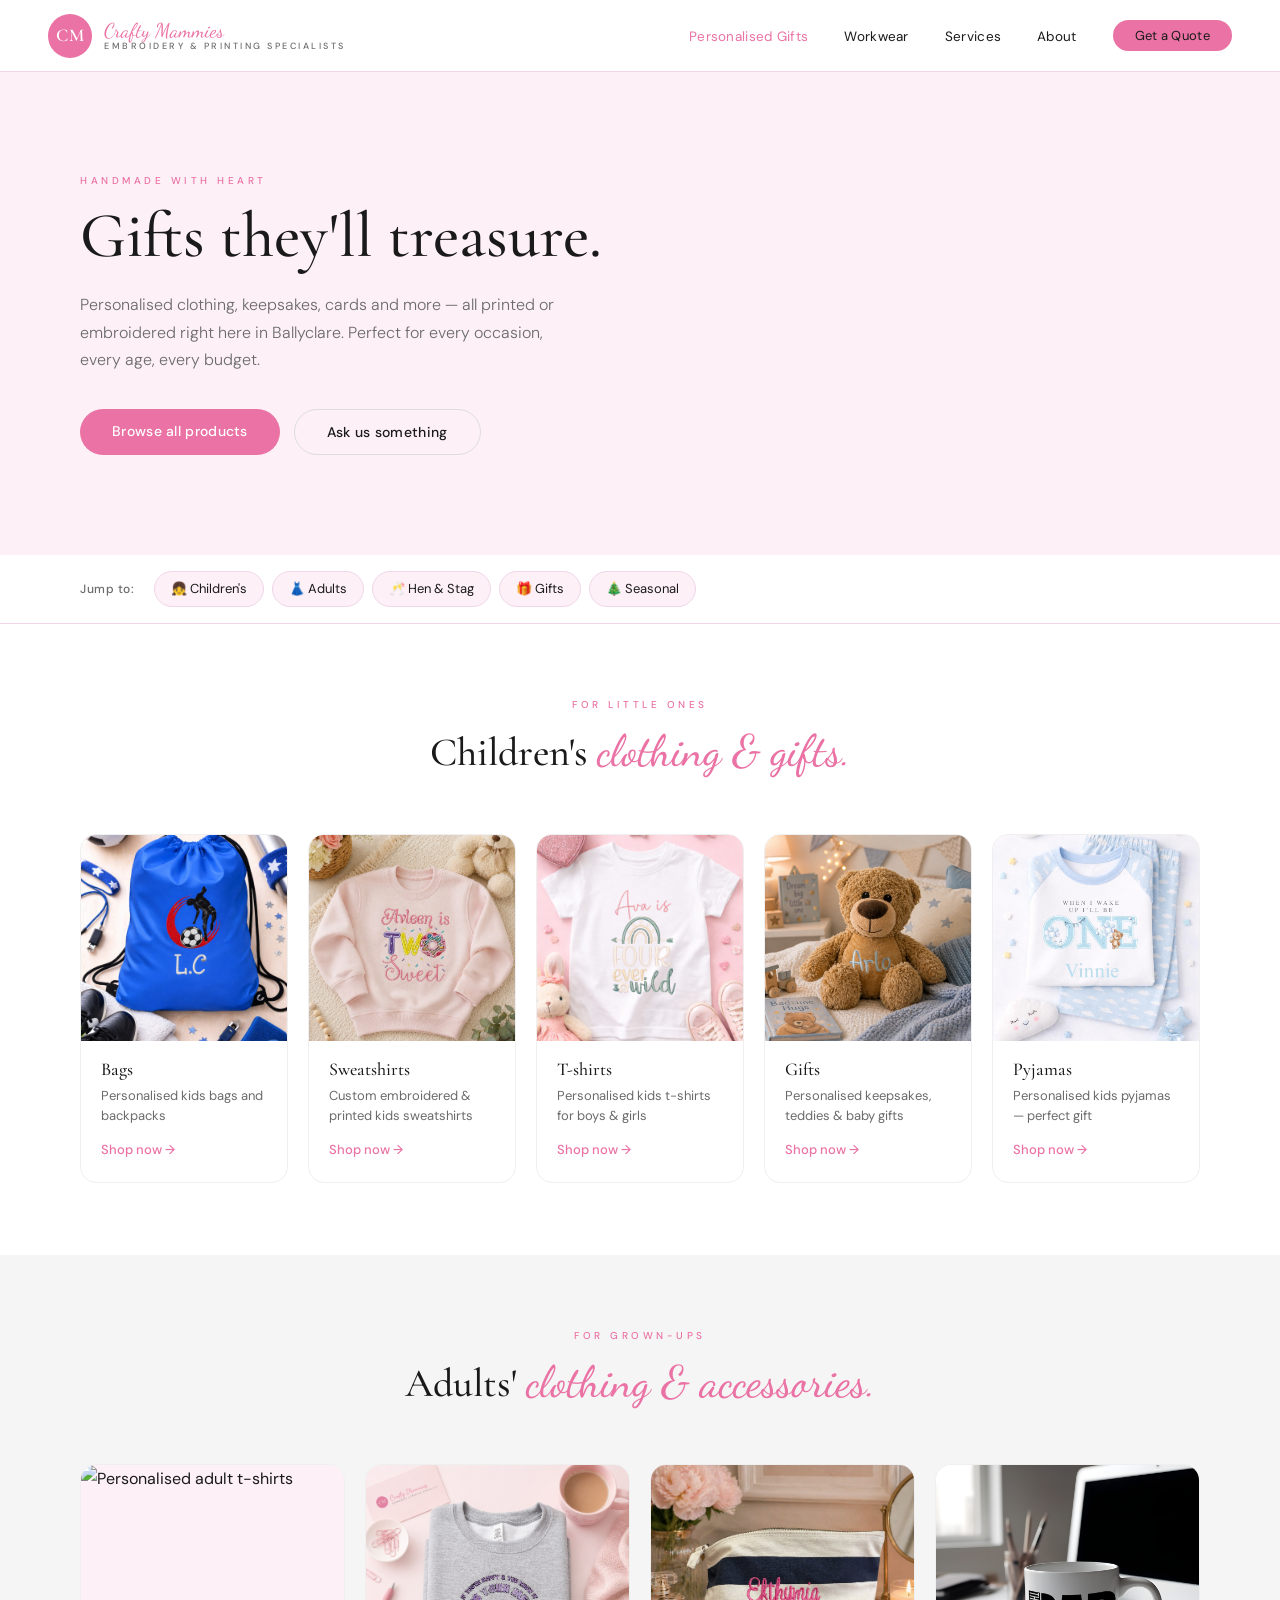
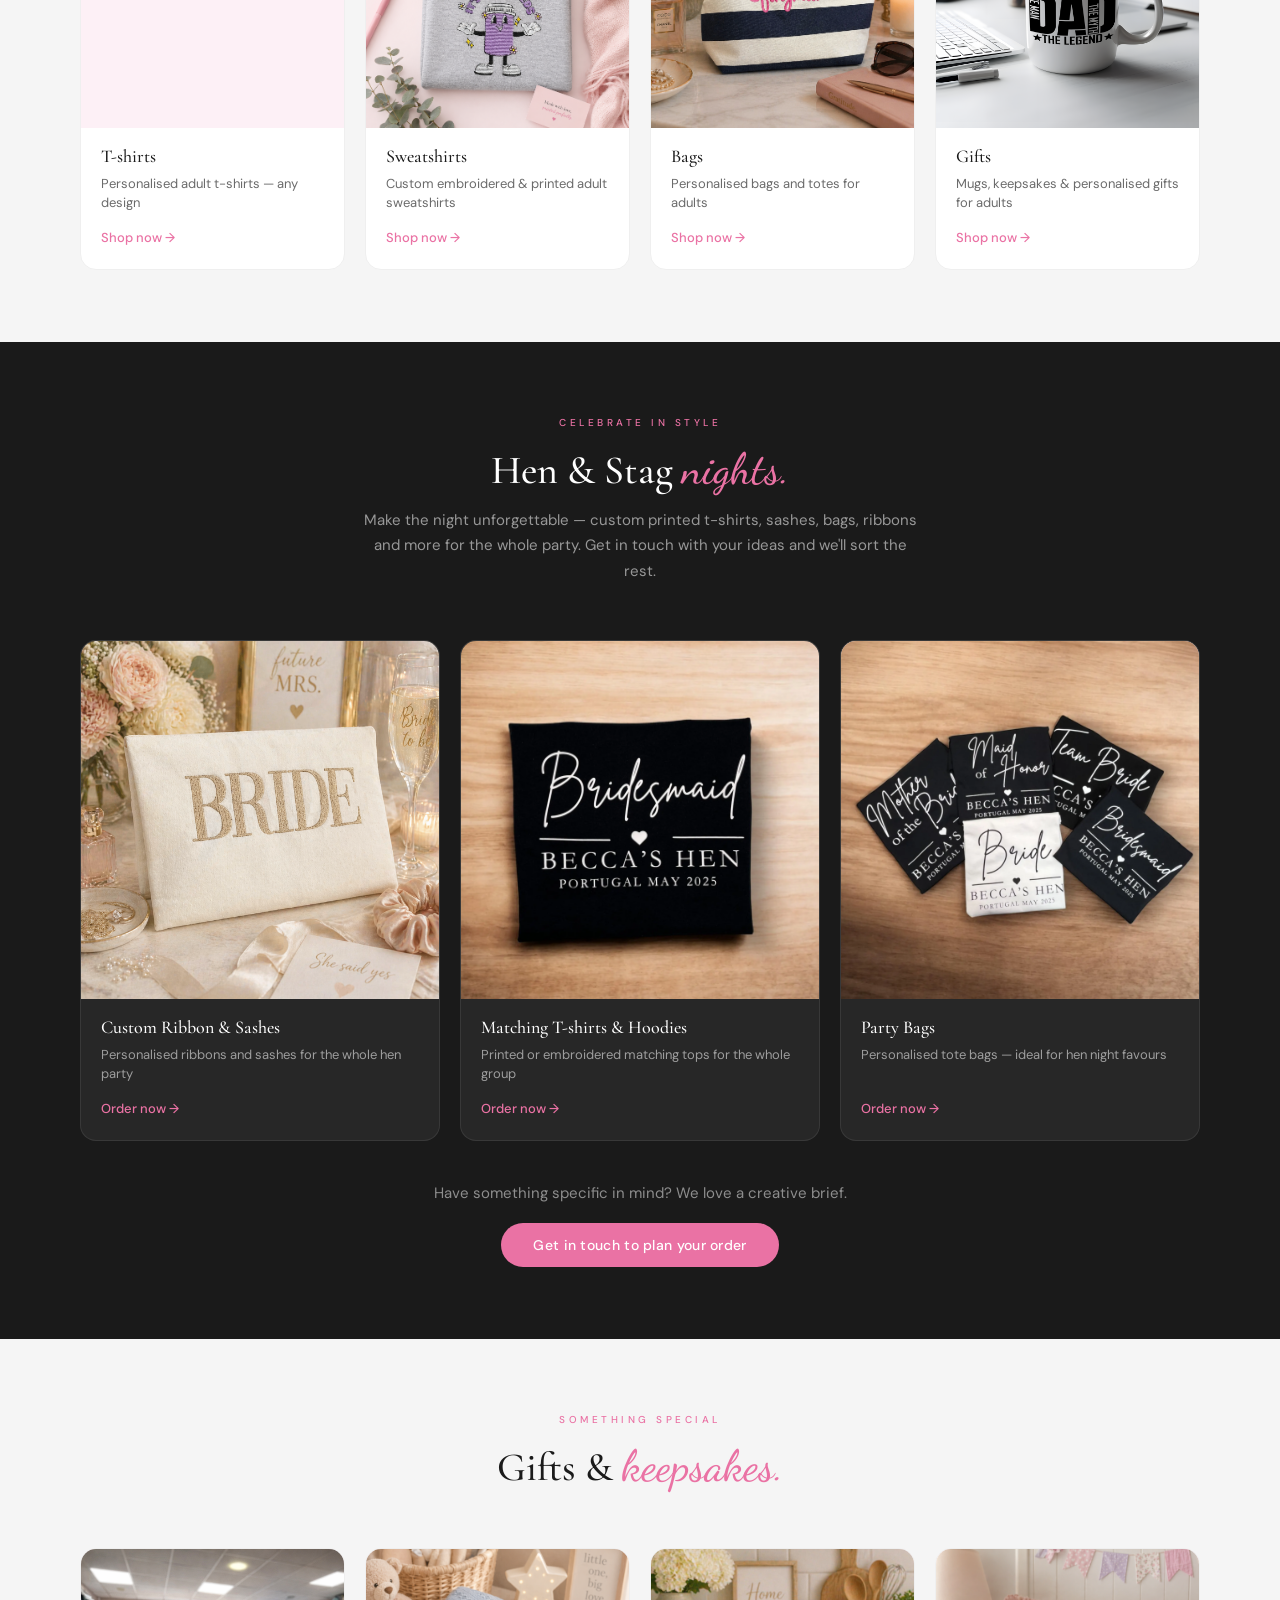
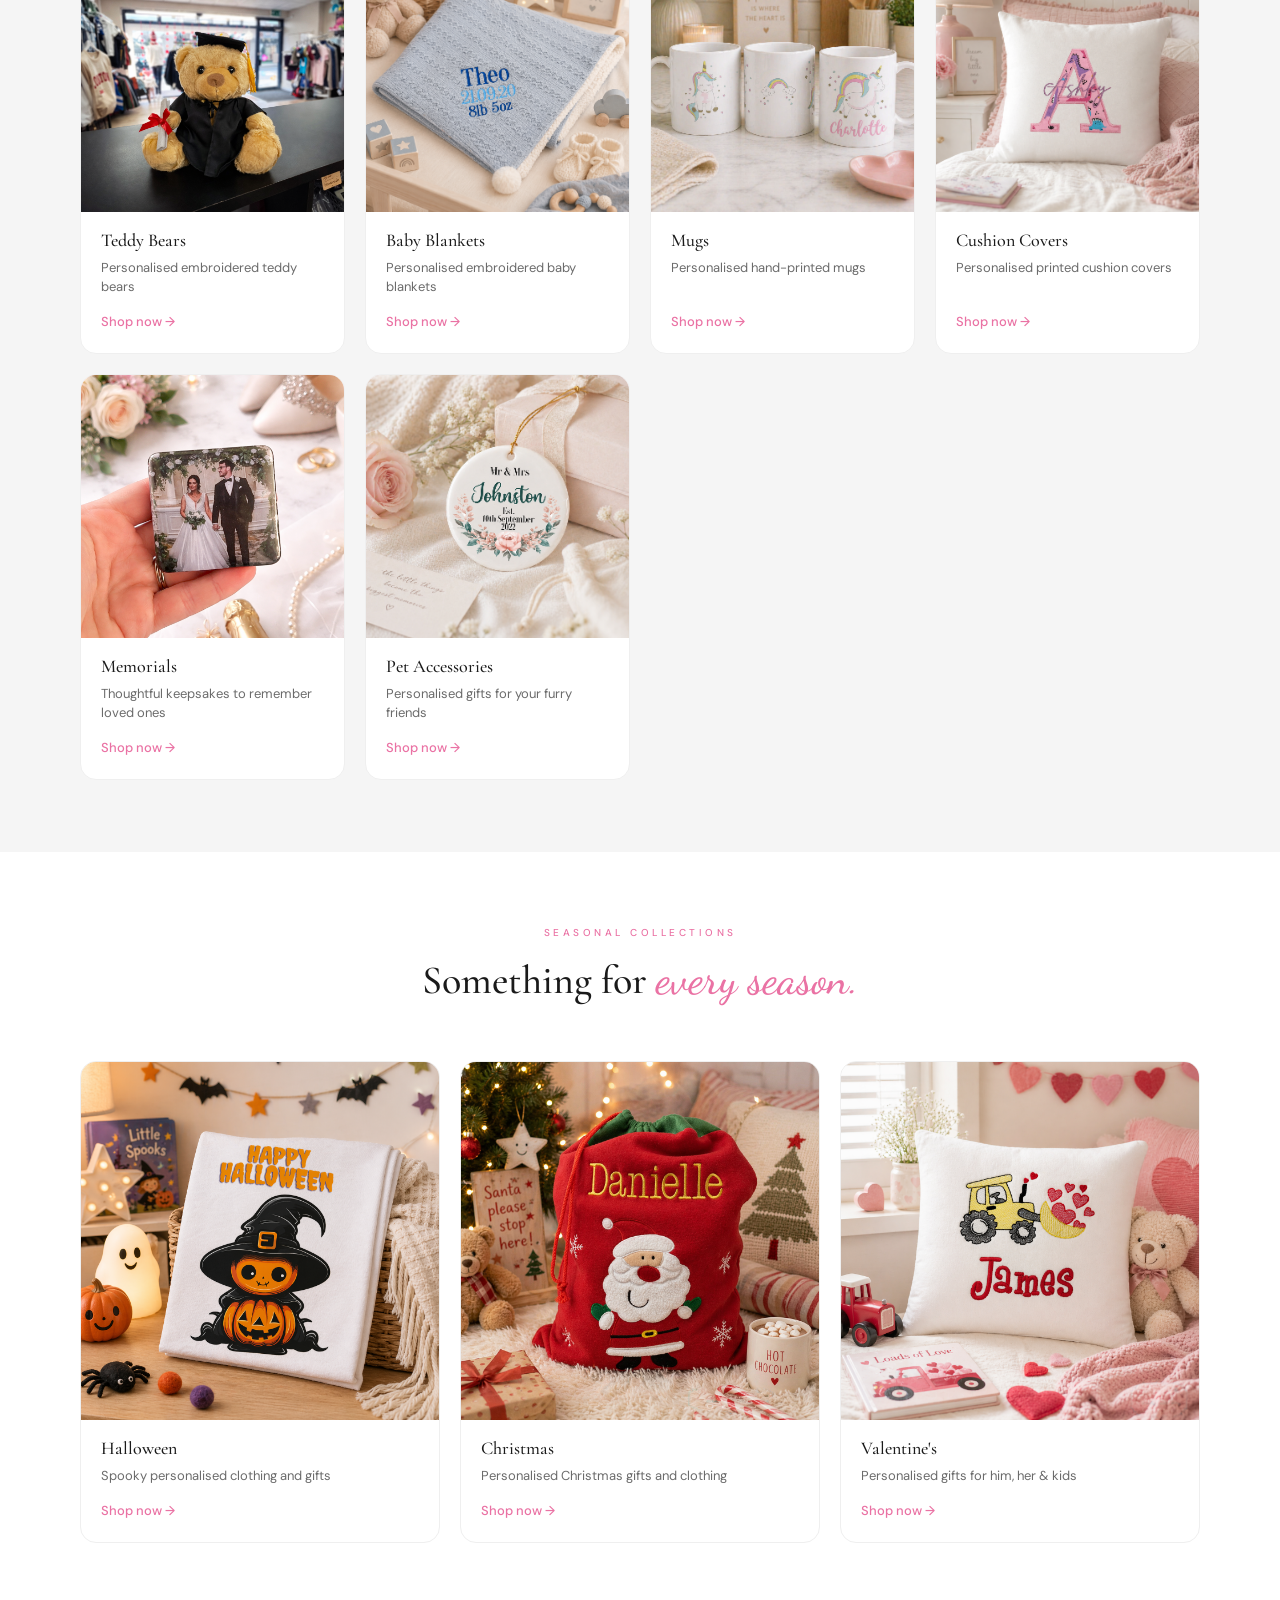
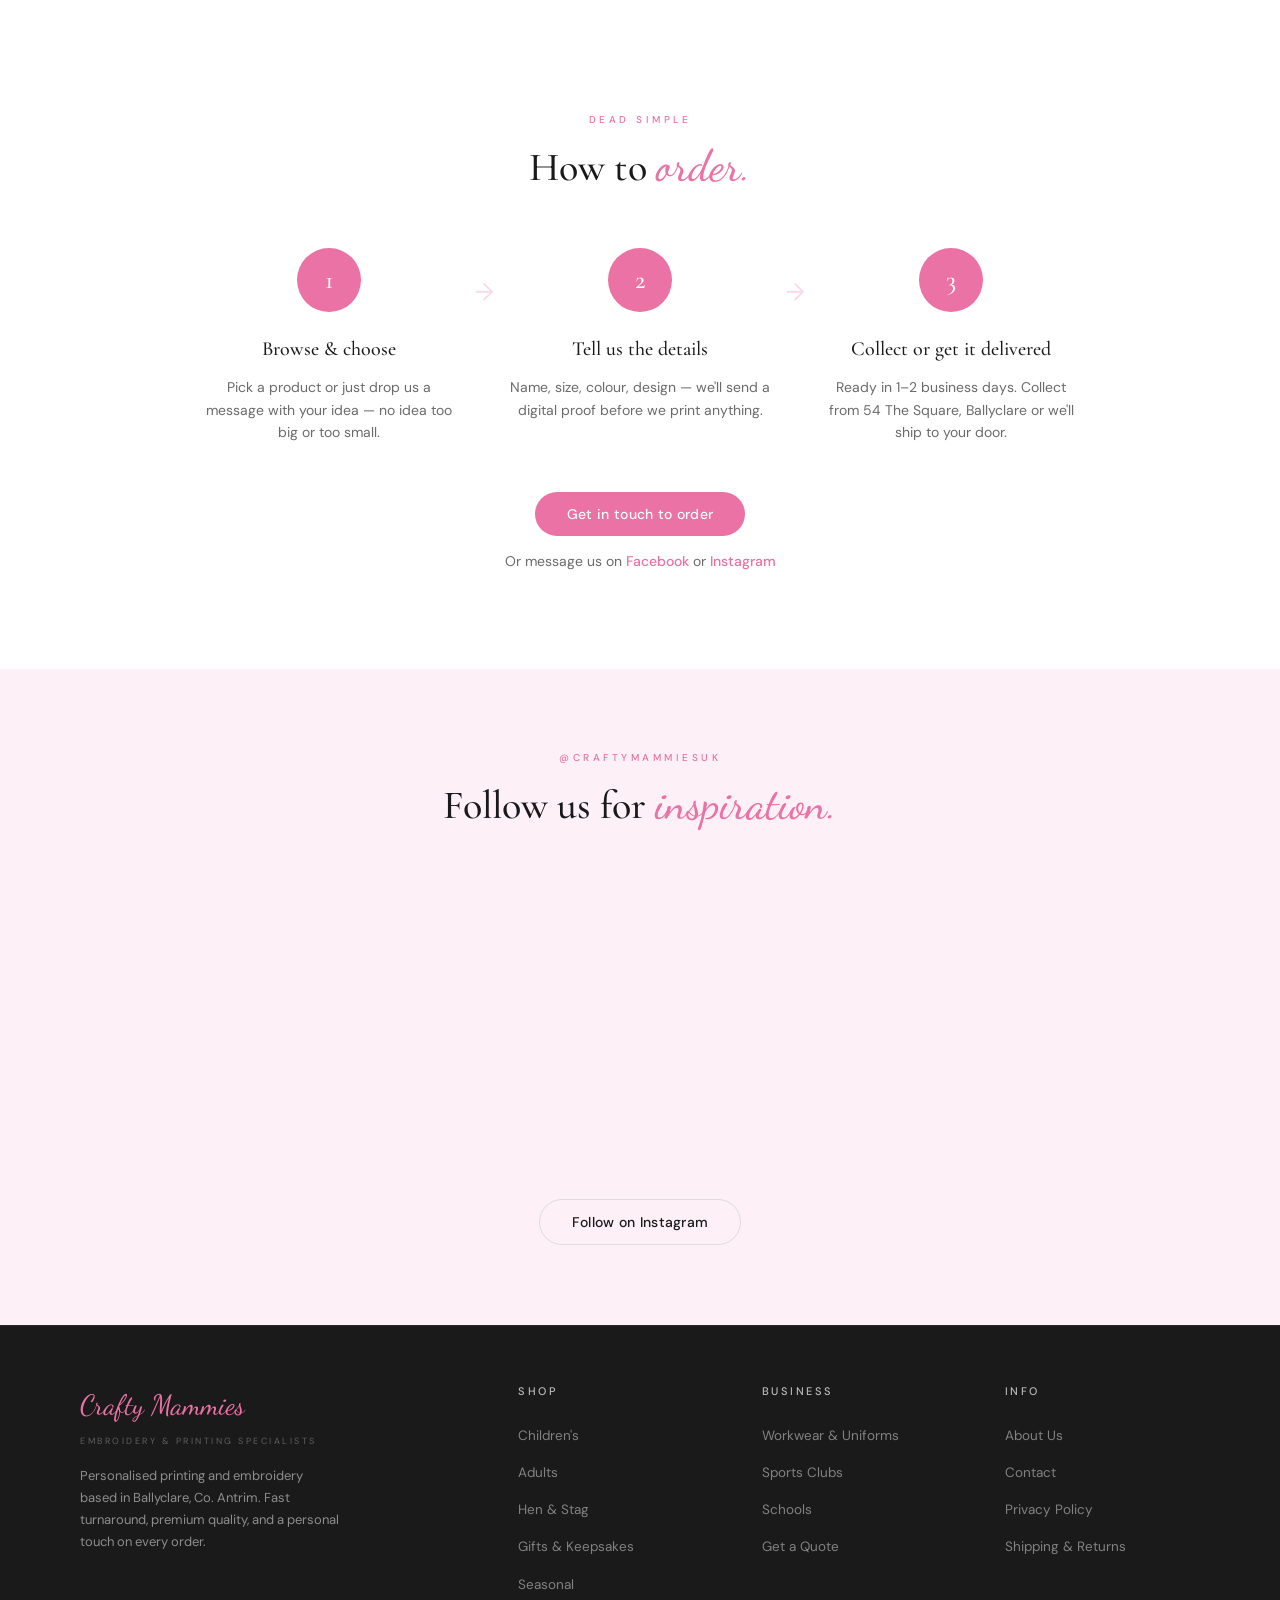
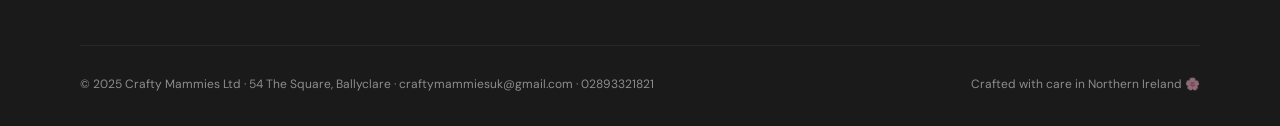
==== commit 4641f424: "updated images Co-authored-by: Copilot <copilot@github.com>" ====
--- a/pages/gifts.html
+++ b/pages/gifts.html
@@ -275,7 +275,7 @@
 
         <a href="product.html?category=occasions" class="product-card">
           <div class="product-card-img">
-            <img src="../assets/images/Baby_blanket.png" alt="Personalised baby blankets" loading="lazy" />
+            <img src="../assets/images/baby_blanket.png" alt="Personalised baby blankets" loading="lazy" />
           </div>
           <div class="product-card-info">
             <h3>Baby Blankets</h3>
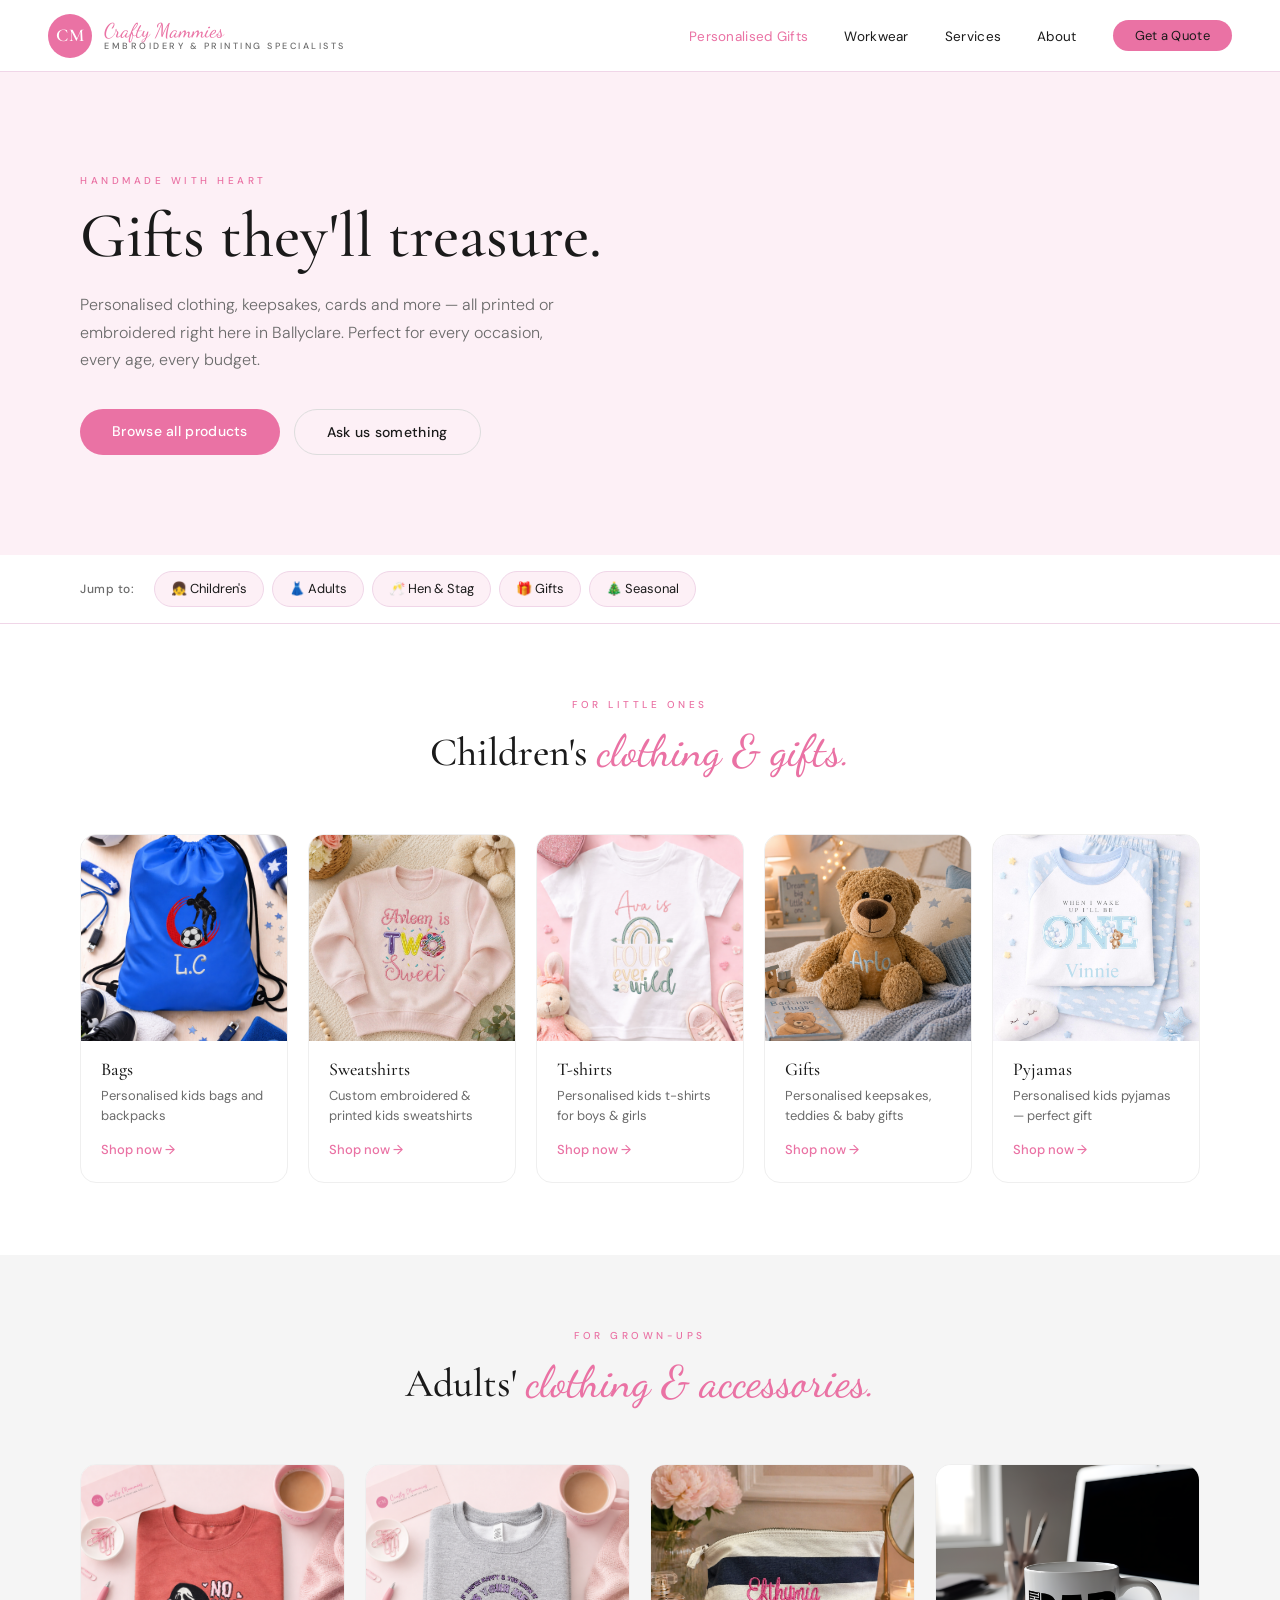
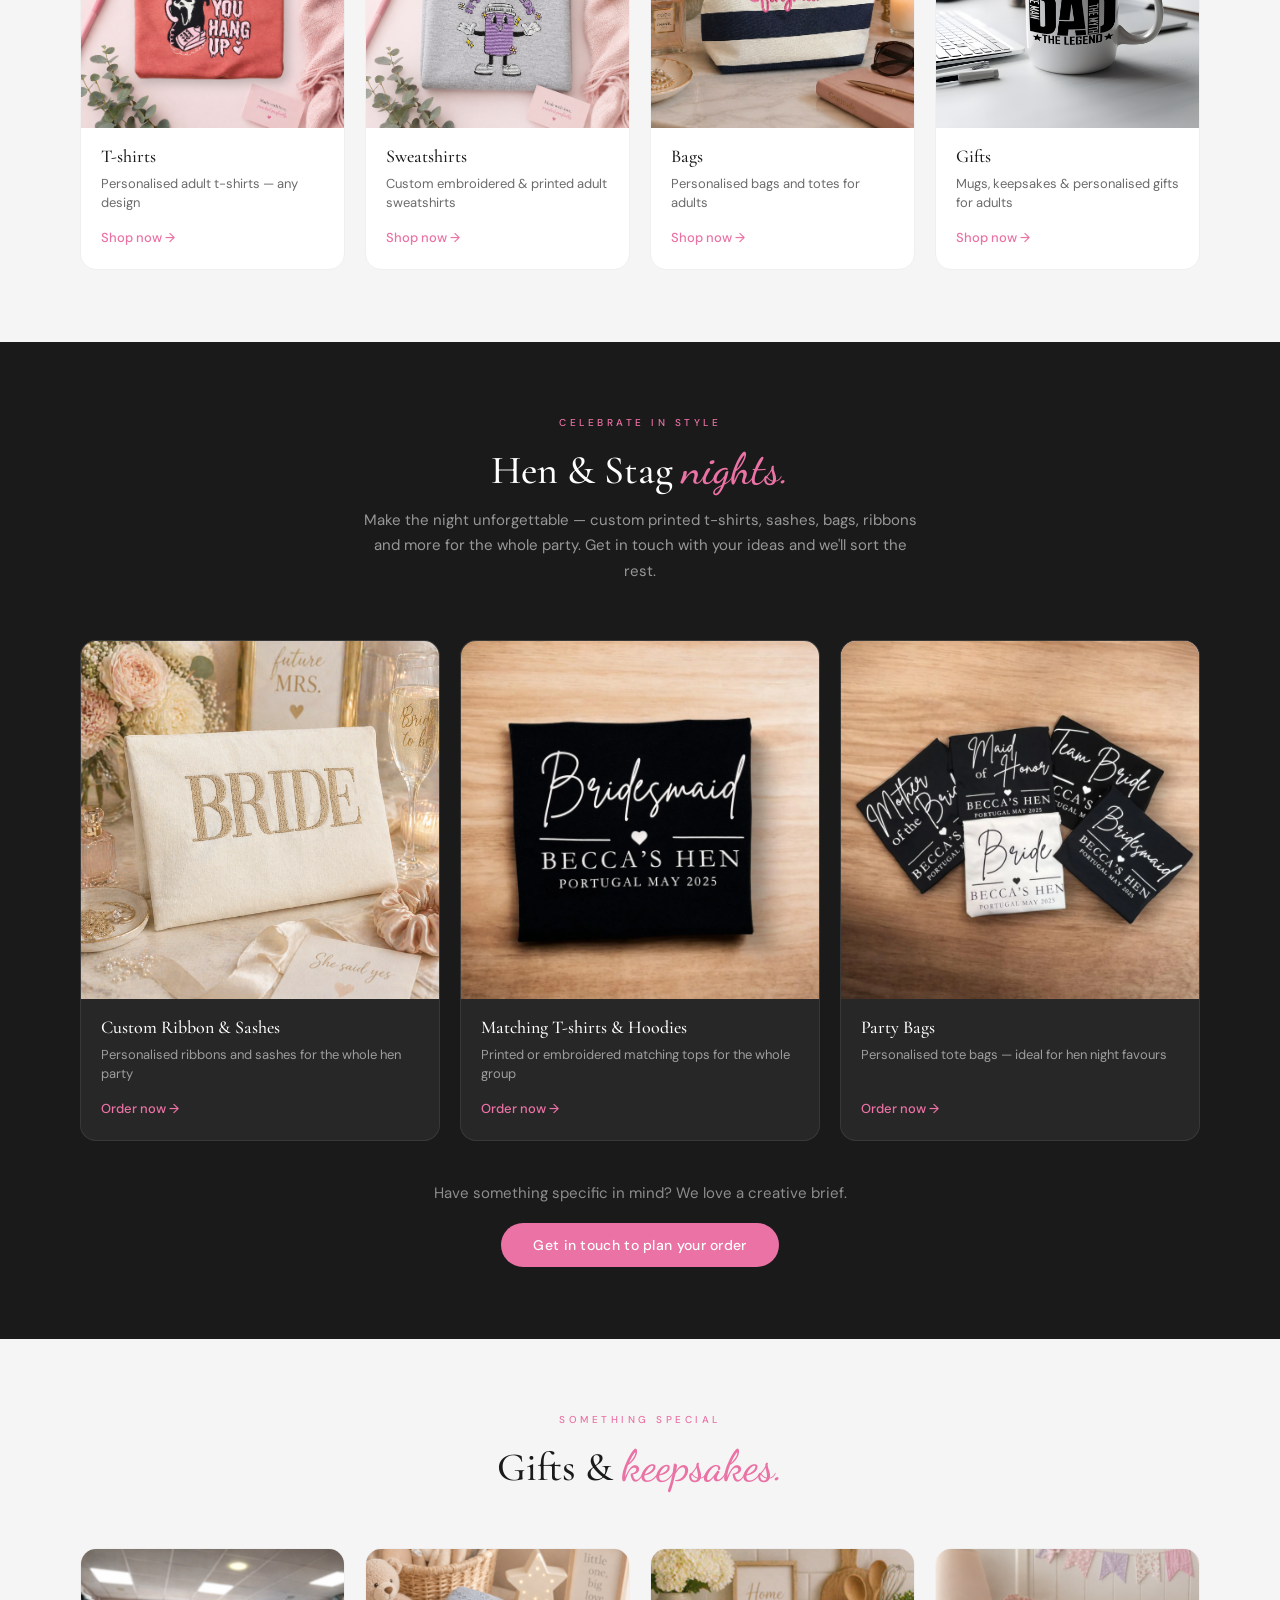
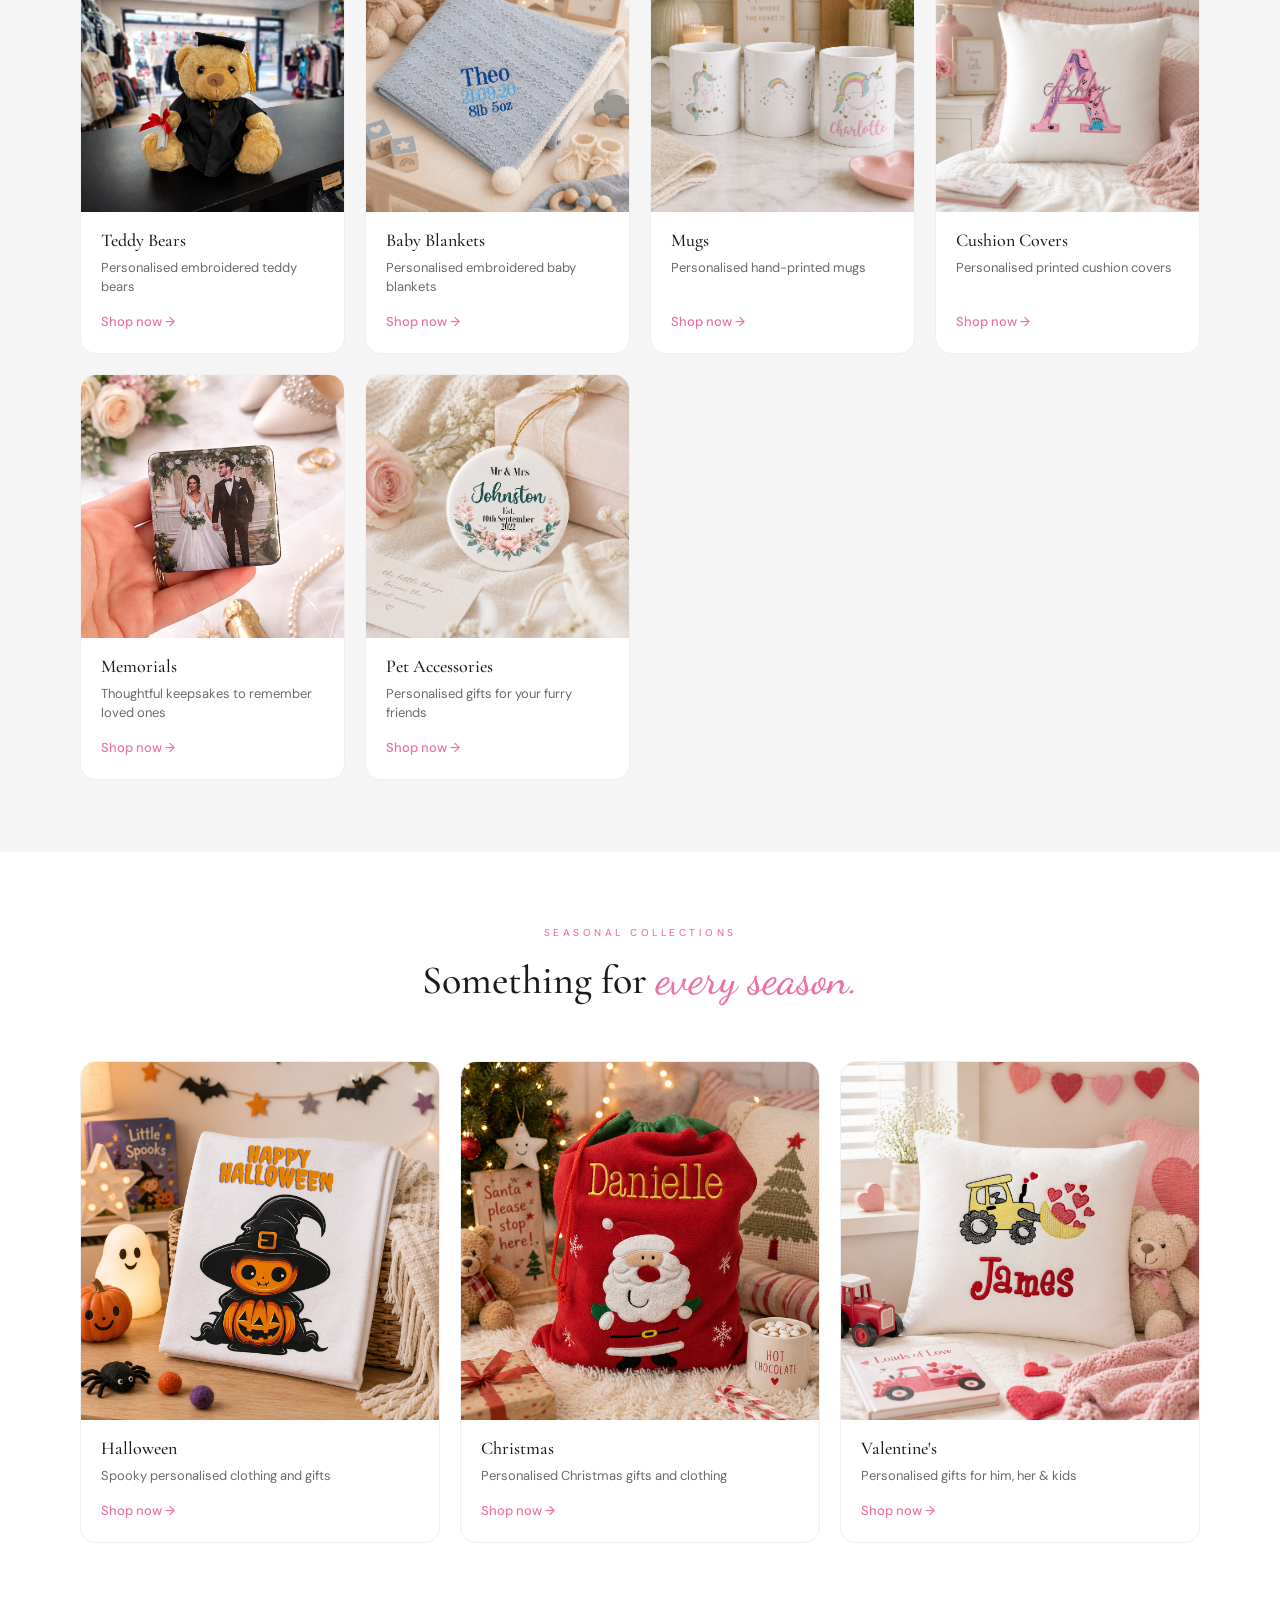
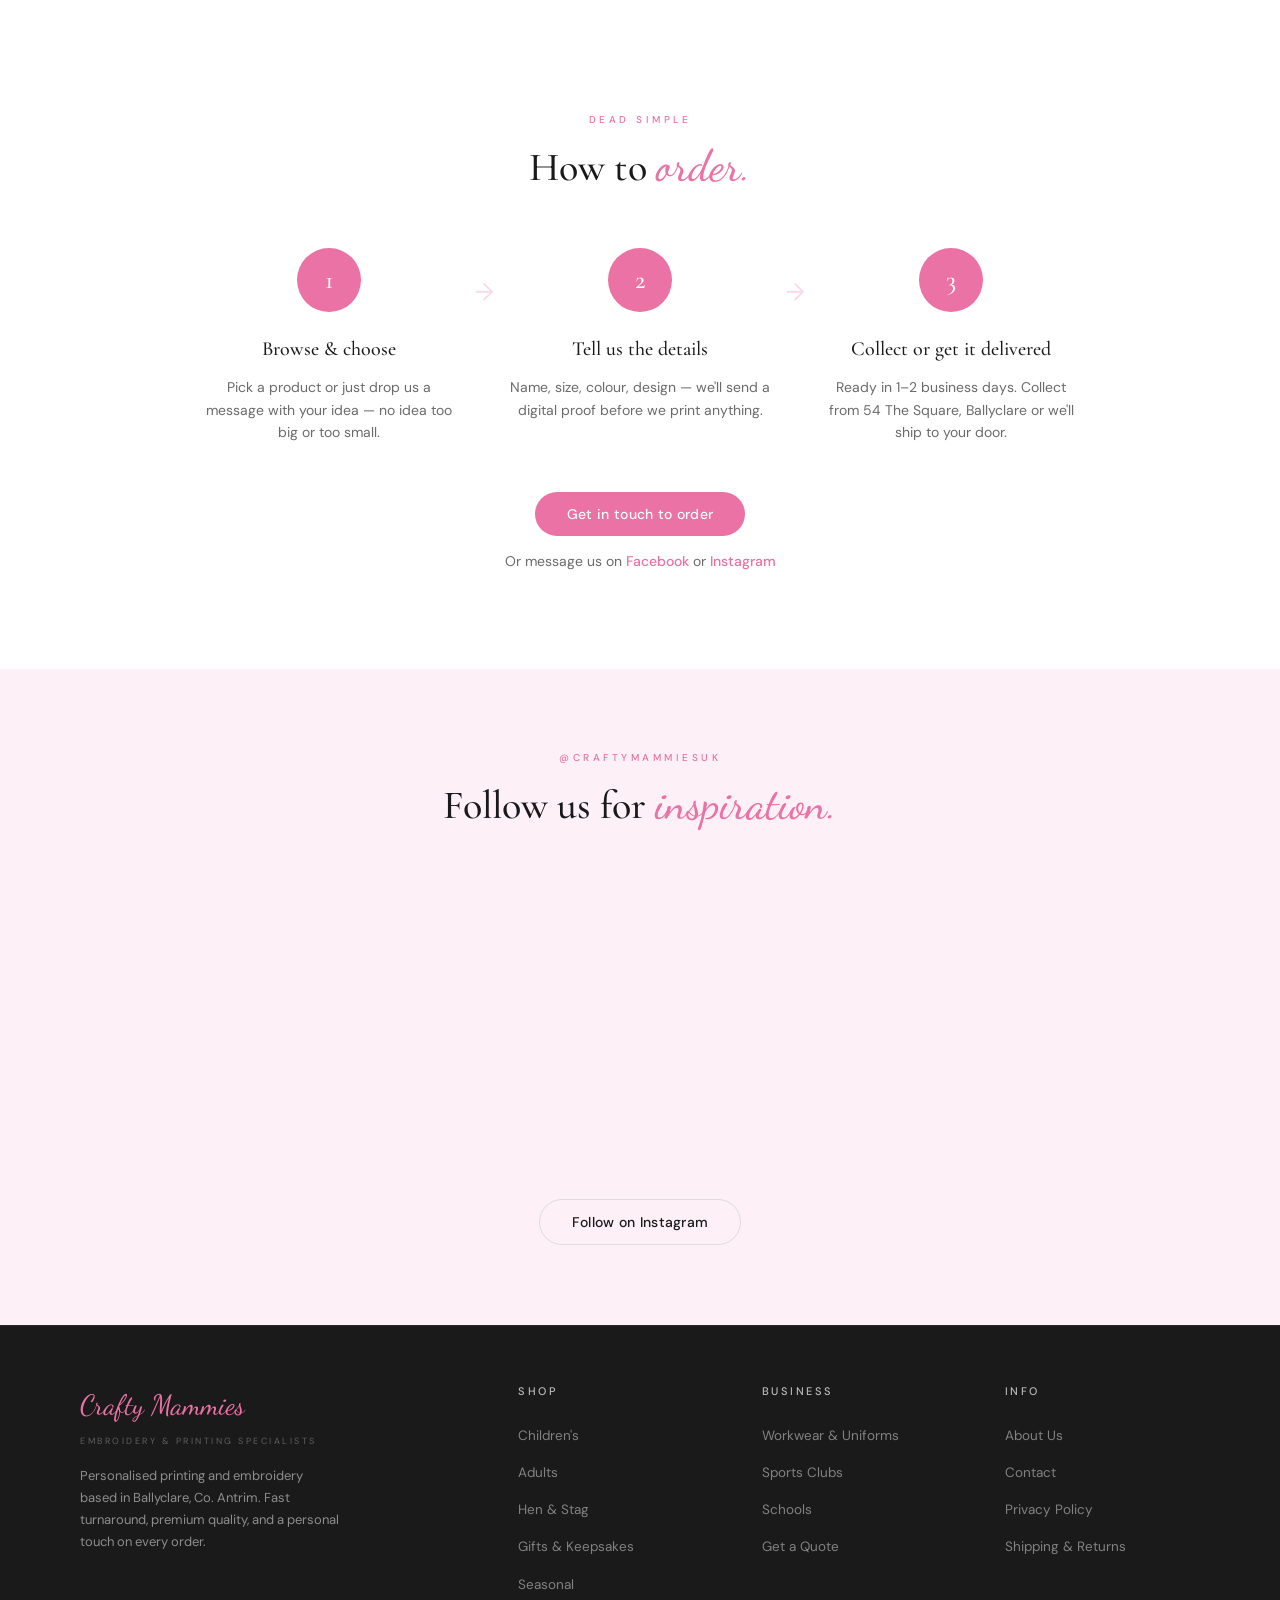
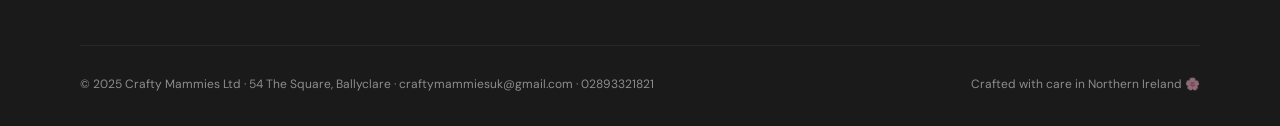
==== commit b077004b: "adults clothing png" ====
--- a/pages/gifts.html
+++ b/pages/gifts.html
@@ -156,7 +156,7 @@
 
         <a href="product.html?category=t-shirts" class="product-card">
           <div class="product-card-img">
-            <img src="../assets/images/Adults_Clothing.png" alt="Personalised adult t-shirts" loading="lazy" />
+            <img src="../assets/images/adults_clothing.png" alt="Personalised adult t-shirts" loading="lazy" />
           </div>
           <div class="product-card-info">
             <h3>T-shirts</h3>
